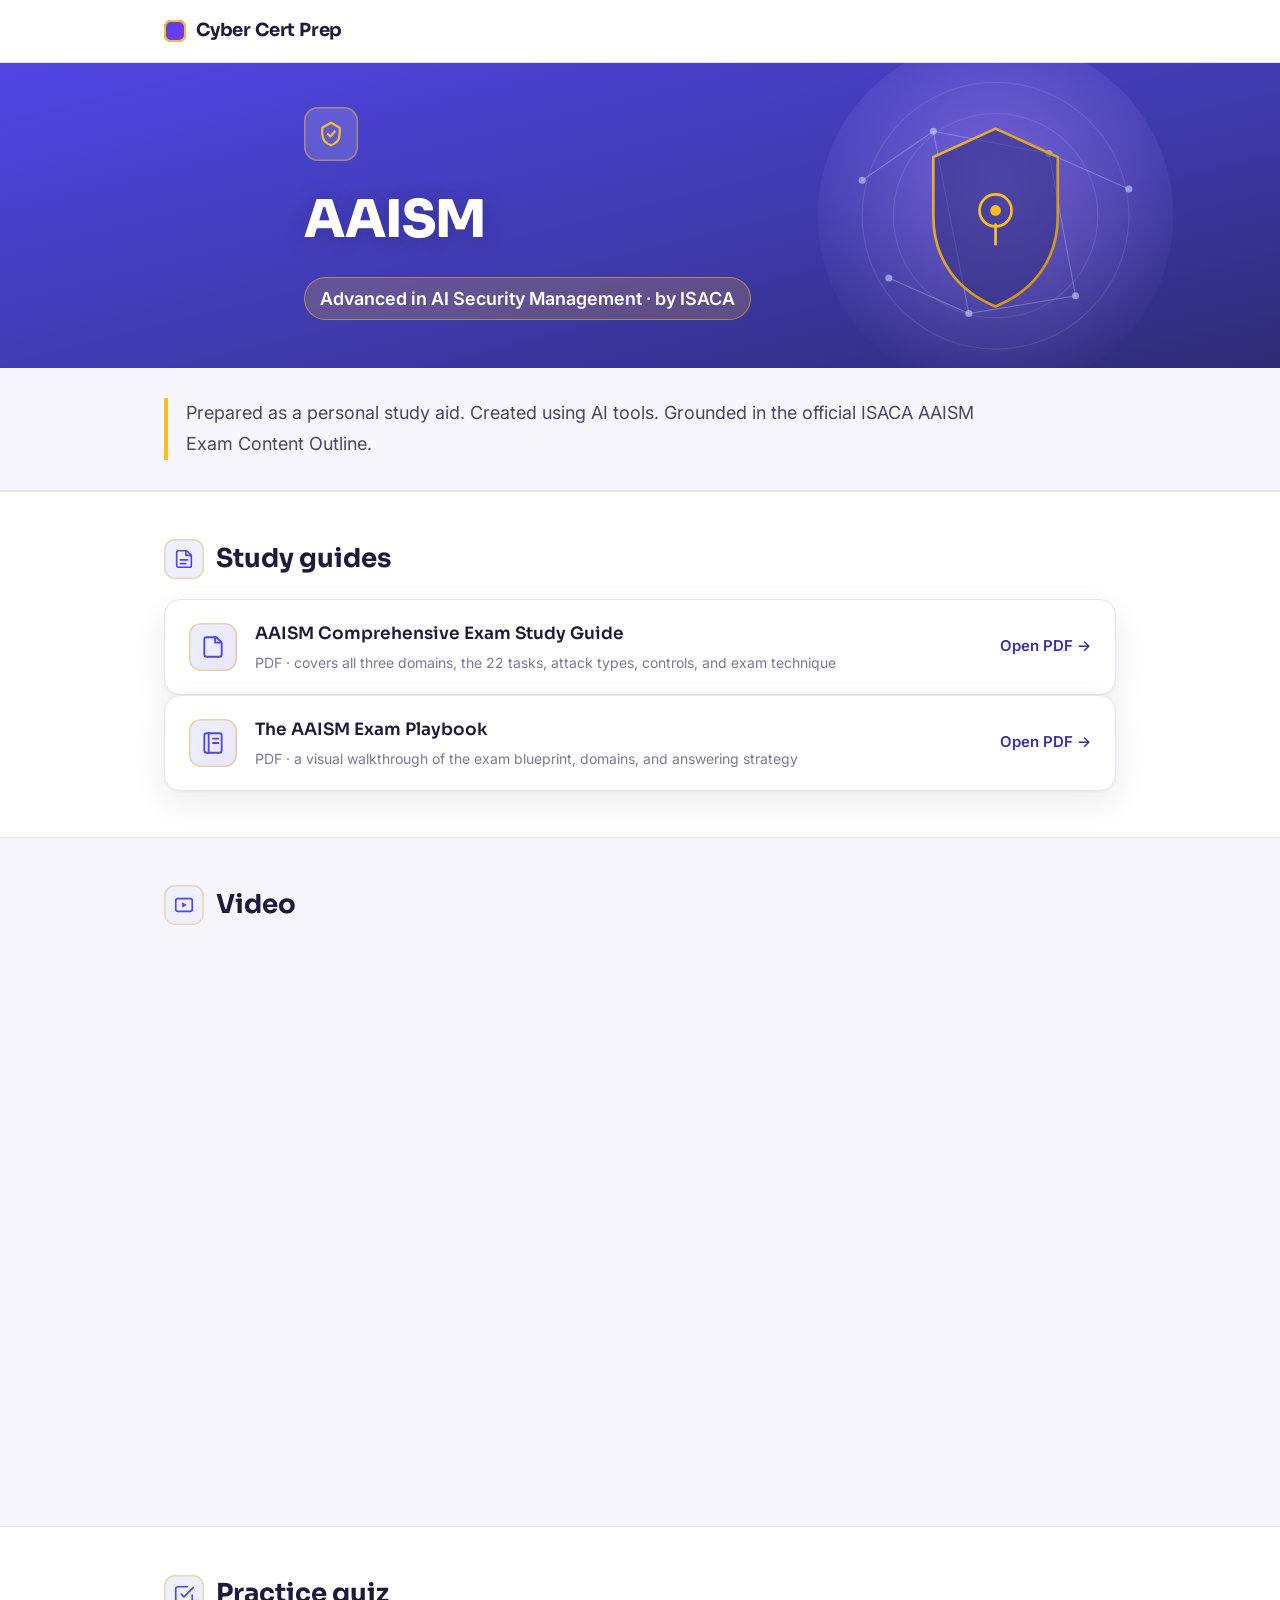
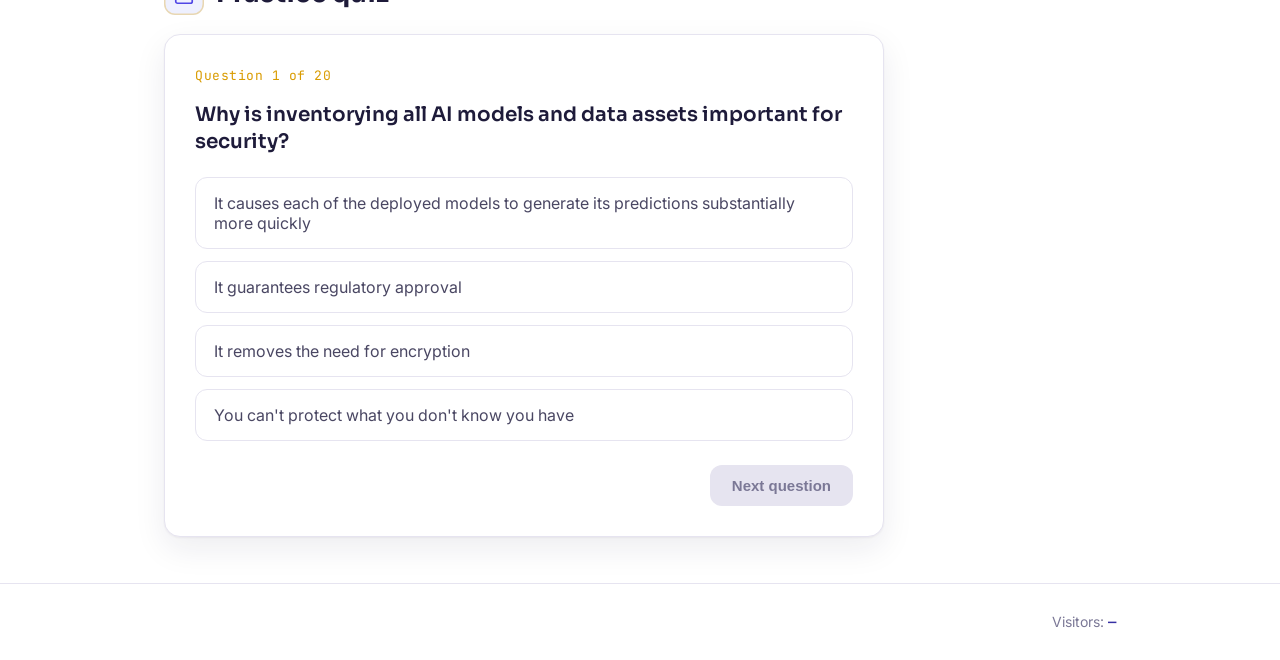
==== aaism.html @ 87d73d1b "Add files via upload" ====
<!DOCTYPE html>
<html lang="en">
<head>
<meta charset="UTF-8">
<meta name="viewport" content="width=device-width, initial-scale=1.0">
<title>AAISM &middot; Cyber Cert Prep</title>
<meta name="description" content="AAISM (ISACA) study materials: guides, video, and a practice quiz.">
<meta name="referrer" content="strict-origin-when-cross-origin">
<link rel="preconnect" href="https://fonts.googleapis.com">
<link rel="preconnect" href="https://fonts.gstatic.com" crossorigin>
<link href="https://fonts.googleapis.com/css2?family=Sora:wght@400;500;600;700;800&family=Inter:wght@400;500;600;700&family=JetBrains+Mono:wght@500&display=swap" rel="stylesheet">
<link rel="stylesheet" href="style.css">
</head>
<body>
<a href="#main" class="skip-link">Skip to content</a>

<header class="site-header">
  <div class="wrap header-inner">
    <a href="index.html" class="brand">
      <span class="brand-mark" aria-hidden="true"></span>
      <span class="brand-name">Cyber Cert Prep</span>
    </a>
  </div>
</header>

<main id="main">

  <section class="page-hero">
    <div class="page-hero-bg" aria-hidden="true">
      <svg viewBox="0 0 1440 360" preserveAspectRatio="xMidYMid slice" xmlns="http://www.w3.org/2000/svg">
        <defs>
          <linearGradient id="ph" x1="0" y1="0" x2="1" y2="1">
            <stop offset="0" stop-color="#4f46e5"/>
            <stop offset="0.55" stop-color="#3f3aad"/>
            <stop offset="1" stop-color="#2e2a72"/>
          </linearGradient>
          <linearGradient id="shield" x1="0" y1="0" x2="1" y2="1">
            <stop offset="0" stop-color="#fbbf24" stop-opacity="0.9"/>
            <stop offset="1" stop-color="#d99b00" stop-opacity="0.9"/>
          </linearGradient>
          <radialGradient id="glow" cx="0.5" cy="0.4" r="0.6">
            <stop offset="0" stop-color="#a78bfa" stop-opacity="0.5"/>
            <stop offset="1" stop-color="#a78bfa" stop-opacity="0"/>
          </radialGradient>
        </defs>
        <rect width="1440" height="360" fill="url(#ph)"/>
        <!-- right-side artwork cluster, kept clear of the left text column -->
        <g transform="translate(1120 180)">
          <circle cx="0" cy="0" r="200" fill="url(#glow)"/>
          <!-- concentric network rings -->
          <g fill="none" stroke="#ffffff" stroke-opacity="0.10" stroke-width="1.4">
            <circle cx="0" cy="0" r="150"/>
            <circle cx="0" cy="0" r="115"/>
          </g>
          <!-- node network -->
          <g stroke="#c7d2fe" stroke-opacity="0.35" stroke-width="1.2">
            <line x1="-150" y1="-40" x2="-70" y2="-95"/>
            <line x1="-70" y1="-95" x2="60" y2="-70"/>
            <line x1="60" y1="-70" x2="150" y2="-30"/>
            <line x1="-120" y1="70" x2="-30" y2="110"/>
            <line x1="-30" y1="110" x2="90" y2="90"/>
            <line x1="-70" y1="-95" x2="-30" y2="110"/>
            <line x1="60" y1="-70" x2="90" y2="90"/>
          </g>
          <g fill="#c7d2fe" fill-opacity="0.6">
            <circle cx="-150" cy="-40" r="4"/>
            <circle cx="-70" cy="-95" r="4"/>
            <circle cx="60" cy="-70" r="4"/>
            <circle cx="150" cy="-30" r="4"/>
            <circle cx="-120" cy="70" r="4"/>
            <circle cx="-30" cy="110" r="4"/>
            <circle cx="90" cy="90" r="4"/>
          </g>
          <!-- central shield with keyhole -->
          <g transform="translate(0 -6)">
            <path d="M0 -92 L70 -60 V6 C70 58 40 92 0 108 C-40 92 -70 58 -70 6 V-60 Z"
                  fill="#312e81" fill-opacity="0.55" stroke="url(#shield)" stroke-width="3"/>
            <circle cx="0" cy="0" r="18" fill="none" stroke="#fbbf24" stroke-width="3"/>
            <path d="M0 16 v22" stroke="#fbbf24" stroke-width="3" stroke-linecap="round"/>
            <circle cx="0" cy="0" r="6" fill="#fbbf24"/>
          </g>
        </g>
      </svg>
    </div>
    <div class="wrap page-hero-inner">
      <span class="page-shield" aria-hidden="true">
        <svg viewBox="0 0 24 24" fill="none" stroke="currentColor" stroke-width="1.7" stroke-linecap="round" stroke-linejoin="round">
          <path d="M12 3l7 4v5c0 4.4-3 7.6-7 9-4-1.4-7-4.6-7-9V7z"/>
          <path d="M9.5 12l2 2 3.5-4"/>
        </svg>
      </span>
      <h1>AAISM</h1>
      <p class="page-badge">Advanced in AI Security Management &middot; by ISACA</p>
    </div>
  </section>

  <section class="intro-band">
    <div class="wrap">
      <p class="intro-text">Prepared as a personal study aid. Created using AI tools. Grounded in the official ISACA AAISM Exam Content Outline.</p>
    </div>
  </section>

  <section class="materials">
    <div class="wrap">
      <h2><span class="mat-ic" aria-hidden="true"><svg viewBox="0 0 24 24" fill="none" stroke="currentColor" stroke-width="1.8" stroke-linecap="round" stroke-linejoin="round"><path d="M4 5a2 2 0 0 1 2-2h9l5 5v11a2 2 0 0 1-2 2H6a2 2 0 0 1-2-2z"/><path d="M14 3v5h5"/><path d="M8 13h8M8 17h6"/></svg></span>Study guides</h2>

      <a class="guide-card" href="guides/AAISM_Study_Guide.pdf" target="_blank" rel="noopener">
        <span class="guide-ic" aria-hidden="true">
          <svg viewBox="0 0 24 24" fill="none" stroke="currentColor" stroke-width="1.7" stroke-linecap="round" stroke-linejoin="round">
            <path d="M4 5a2 2 0 0 1 2-2h9l5 5v11a2 2 0 0 1-2 2H6a2 2 0 0 1-2-2z"/><path d="M14 3v5h5"/>
          </svg>
        </span>
        <span class="guide-body">
          <span class="guide-title">AAISM Comprehensive Exam Study Guide</span>
          <span class="guide-meta">PDF &middot; covers all three domains, the 22 tasks, attack types, controls, and exam technique</span>
        </span>
        <span class="guide-action">Open PDF &rarr;</span>
      </a>

      <a class="guide-card" href="guides/AAISM_Exam_Playbook.pdf" target="_blank" rel="noopener">
        <span class="guide-ic" aria-hidden="true">
          <svg viewBox="0 0 24 24" fill="none" stroke="currentColor" stroke-width="1.7" stroke-linecap="round" stroke-linejoin="round">
            <rect x="4" y="3" width="16" height="18" rx="2"/><path d="M8 3v18"/><path d="M12 8h5M12 12h5"/>
          </svg>
        </span>
        <span class="guide-body">
          <span class="guide-title">The AAISM Exam Playbook</span>
          <span class="guide-meta">PDF &middot; a visual walkthrough of the exam blueprint, domains, and answering strategy</span>
        </span>
        <span class="guide-action">Open PDF &rarr;</span>
      </a>
    </div>
  </section>

  <section class="materials materials--alt">
    <div class="wrap">
      <h2><span class="mat-ic" aria-hidden="true"><svg viewBox="0 0 24 24" fill="none" stroke="currentColor" stroke-width="1.8" stroke-linecap="round" stroke-linejoin="round"><rect x="3" y="5" width="18" height="14" rx="2"/><path d="M10 9l5 3-5 3z" fill="currentColor" stroke="none"/></svg></span>Video</h2>
      <!-- YouTube video: https://youtu.be/9H8fJ-cuQQE -->
      <div class="video-embed">
        <iframe src="https://www.youtube-nocookie.com/embed/9H8fJ-cuQQE"
                title="AAISM study guide walkthrough"
                loading="lazy"
                allow="accelerometer; autoplay; clipboard-write; encrypted-media; gyroscope; picture-in-picture"
                allowfullscreen></iframe>
      </div>
    </div>
  </section>

  <section class="materials" id="quiz">
    <div class="wrap">
      <h2><span class="mat-ic" aria-hidden="true"><svg viewBox="0 0 24 24" fill="none" stroke="currentColor" stroke-width="1.8" stroke-linecap="round" stroke-linejoin="round"><path d="M9 11l3 3L22 4"/><path d="M21 12v7a2 2 0 0 1-2 2H5a2 2 0 0 1-2-2V5a2 2 0 0 1 2-2h11"/></svg></span>Practice quiz</h2>
      <div class="quiz" id="quizApp" aria-live="polite"></div>
    </div>
  </section>

</main>

<footer class="site-footer">
  <div class="wrap footer-inner">
    <p></p>
    <p class="visitor-line">Visitors: <span id="visitor-count" class="visitor-count">&mdash;</span></p>
  </div>
</footer>

<script src="https://gc.zgo.at/count.js" async data-goatcounter="https://MYCODE.goatcounter.com/count"></script>
<script src="questions.js" defer></script>
<script src="quiz.js" defer></script>
<script src="site.js" defer></script>
</body>
</html>
---- style.css ----
/* ============================================================
   Cyber Cert Prep — stylesheet
   Palette: indigo / violet + gold accent, deep ink, paper white
   Type:    Sora (display) / Inter (body)
   ============================================================ */

:root {
  --ink:       #1e1b3a;
  --slate:     #4a4763;
  --muted:     #7b7896;
  --line:      #e6e4f0;
  --paper:     #f7f6fc;
  --white:     #ffffff;
  --indigo:    #4f46e5;
  --indigo-dk: #3730a3;
  --violet:    #7c3aed;
  --tint:      #eef0fe;
  --gold:      #d99b00;
  --gold-lt:   #fbbf24;
  --gold-tint: #fdf3d9;
  --radius:    16px;
  --wrap:      1000px;
  --shadow:    0 1px 2px rgba(30,27,58,.05), 0 12px 32px rgba(30,27,58,.08);
}

* { box-sizing: border-box; }
html { scroll-behavior: smooth; scroll-padding-top: 80px; }
body {
  margin: 0;
  font-family: 'Inter', system-ui, sans-serif;
  color: var(--slate);
  background: var(--white);
  line-height: 1.65;
  -webkit-font-smoothing: antialiased;
}
@media (prefers-reduced-motion: reduce) {
  html { scroll-behavior: auto; }
  * { animation: none !important; transition: none !important; }
}

.wrap { max-width: var(--wrap); margin: 0 auto; padding: 0 24px; }
a { color: var(--indigo-dk); }
a:hover { text-decoration: underline; }

.skip-link {
  position: absolute; left: -999px; top: 0;
  background: var(--ink); color: #fff; padding: 10px 16px; border-radius: 0 0 8px 0; z-index: 100;
}
.skip-link:focus { left: 0; }
:focus-visible { outline: 3px solid var(--gold); outline-offset: 2px; }

/* Header */
.site-header {
  position: sticky; top: 0; z-index: 50;
  background: rgba(255,255,255,.88);
  backdrop-filter: saturate(160%) blur(10px);
  border-bottom: 1px solid var(--line);
}
.header-inner { display: flex; align-items: center; justify-content: space-between; height: 62px; }
.brand { display: flex; align-items: center; gap: 10px; color: var(--ink); font-weight: 700; text-decoration: none; }
.brand-mark {
  width: 22px; height: 22px; border-radius: 7px;
  background: linear-gradient(135deg, var(--indigo), var(--violet));
  box-shadow: inset 0 0 0 2px var(--gold-lt);
}
.brand-name { font-family: 'Sora', sans-serif; font-size: 18px; font-weight: 700; letter-spacing: -.01em; }

/* Hero (landing) */
.hero { position: relative; overflow: hidden; }
.hero-bg { position: absolute; inset: 0; z-index: 0; }
.hero-bg svg { width: 100%; height: 100%; display: block; }
.hero-inner { position: relative; z-index: 1; padding: 88px 24px 76px; }
.hero-eyebrow {
  font-family: 'JetBrains Mono', monospace; font-size: 12px; letter-spacing: .16em;
  text-transform: uppercase; color: var(--gold-lt); margin: 0 0 18px;
}
.hero-title {
  font-family: 'Sora', sans-serif; font-weight: 800; font-style: normal;
  font-size: clamp(32px, 5vw, 52px); line-height: 1.1; letter-spacing: -.02em;
  color: #ffffff; margin: 0 0 20px; max-width: 22ch;
  text-shadow: 0 2px 20px rgba(30,27,58,.25);
}
.hero-lede { font-size: 18px; max-width: 56ch; margin: 0 0 30px; color: rgba(255,255,255,.9); }
.hero-stats { display: flex; flex-wrap: wrap; gap: 12px; }
.hero-stat {
  display: flex; align-items: center; gap: 10px;
  background: rgba(255,255,255,.12); border: 1px solid rgba(251,191,36,.4);
  border-radius: 999px; padding: 8px 16px 8px 12px; color: #fff; font-size: 14px;
}
.hero-stat strong { color: var(--gold-lt); font-weight: 700; }
.hero-stat-ic { display: grid; place-items: center; color: var(--gold-lt); }
.hero-stat-ic svg { width: 18px; height: 18px; }

/* Tracks */
.tracks { padding: 64px 0 80px; background: var(--paper); }
.tracks-heading {
  font-family: 'Sora', sans-serif; font-weight: 600; font-size: 13px;
  text-transform: uppercase; letter-spacing: .14em; color: var(--muted);
  margin: 0 0 24px;
}
.track-grid { display: grid; grid-template-columns: repeat(2, 1fr); gap: 22px; }
.track-grid--single { grid-template-columns: 1fr; max-width: 560px; }
.track-card {
  position: relative; display: flex; flex-direction: column; gap: 12px;
  background: var(--white); border: 1px solid var(--line); border-radius: var(--radius);
  padding: 30px; text-decoration: none; color: var(--slate);
  box-shadow: var(--shadow); transition: transform .16s ease, border-color .16s ease, box-shadow .16s ease;
  overflow: hidden;
}
.track-card::before {
  content: ""; position: absolute; top: 0; left: 0; right: 0; height: 4px;
  background: linear-gradient(90deg, var(--indigo), var(--violet) 60%, var(--gold-lt));
}
a.track-card:hover { transform: translateY(-3px); border-color: var(--gold); box-shadow: 0 16px 40px rgba(217,155,0,.18); text-decoration: none; }
.track-icon {
  width: 48px; height: 48px; border-radius: 13px; display: grid; place-items: center;
  background: linear-gradient(135deg, var(--tint), #e9e7fb); color: var(--indigo);
  box-shadow: inset 0 0 0 1.5px rgba(217,155,0,.35);
}
.track-icon svg { width: 25px; height: 25px; }
.track-card h3 { font-family: 'Sora', sans-serif; font-weight: 700; font-size: 24px; color: var(--ink); margin: 2px 0 0; }
.track-card p { margin: 0; font-size: 15px; flex: 1; }
.track-tag {
  align-self: flex-start; font-size: 12px; font-weight: 600; padding: 5px 12px; border-radius: 999px;
  background: var(--gold-tint); color: var(--gold);
}
.track-go { font-weight: 600; font-size: 15px; color: var(--indigo-dk); }

/* AAISM page hero */
.page-hero { position: relative; overflow: hidden; }
.page-hero-bg { position: absolute; inset: 0; z-index: 0; }
.page-hero-bg svg { width: 100%; height: 100%; display: block; }
.page-hero-inner { position: relative; z-index: 1; padding: 44px 24px 48px; max-width: 720px; }
.page-shield {
  display: inline-grid; place-items: center; width: 54px; height: 54px; border-radius: 14px;
  background: rgba(255,255,255,.14); color: var(--gold-lt); margin-bottom: 16px;
  box-shadow: inset 0 0 0 1.5px rgba(251,191,36,.45);
}
.page-shield svg { width: 30px; height: 30px; }
.page-hero h1 {
  font-family: 'Sora', sans-serif; font-weight: 800; font-size: clamp(34px, 6vw, 52px);
  color: #fff; margin: 0 0 14px; letter-spacing: -.02em; text-shadow: 0 2px 20px rgba(30,27,58,.25);
}
.page-badge {
  display: inline-block; font-size: 18px; font-weight: 600; margin: 0;
  padding: 7px 16px; border-radius: 999px; background: rgba(251,191,36,.18); color: #fff;
  box-shadow: inset 0 0 0 1px rgba(251,191,36,.5);
}

/* Intro band */
.intro-band { background: var(--paper); border-bottom: 1px solid var(--line); }
.intro-band .wrap { padding-top: 30px; padding-bottom: 30px; }
.intro-text {
  margin: 0; font-size: 18px; line-height: 1.7; color: var(--slate); max-width: 74ch;
  border-left: 4px solid var(--gold-lt); padding-left: 18px;
}

/* Materials blocks */
.materials { padding: 46px 0; border-top: 1px solid var(--line); }
.materials--alt { background: var(--paper); }
.materials h2 {
  display: flex; align-items: center; gap: 12px;
  font-family: 'Sora', sans-serif; font-weight: 700; font-size: 26px; color: var(--ink); margin: 0 0 18px;
}
.mat-ic {
  display: grid; place-items: center; width: 40px; height: 40px; border-radius: 11px;
  background: var(--tint); color: var(--indigo); flex-shrink: 0;
  box-shadow: inset 0 0 0 1.5px rgba(217,155,0,.3);
}
.mat-ic svg { width: 22px; height: 22px; }
.placeholder {
  border: 1.5px dashed var(--line); border-radius: var(--radius);
  padding: 28px; text-align: center; color: var(--muted); font-size: 15px; background: var(--white);
}
.placeholder p { margin: 0; }
.guide-card {
  display: flex; align-items: center; gap: 18px;
  background: var(--white); border: 1px solid var(--line); border-radius: var(--radius);
  padding: 20px 24px; text-decoration: none; color: var(--slate);
  box-shadow: var(--shadow); transition: transform .16s ease, border-color .16s ease, box-shadow .16s ease;
}
.guide-card:hover { transform: translateY(-2px); border-color: var(--gold); box-shadow: 0 14px 36px rgba(217,155,0,.16); text-decoration: none; }
.guide-ic {
  flex-shrink: 0; display: grid; place-items: center; width: 48px; height: 48px; border-radius: 12px;
  background: linear-gradient(135deg, var(--tint), #e9e7fb); color: var(--indigo);
  box-shadow: inset 0 0 0 1.5px rgba(217,155,0,.35);
}
.guide-ic svg { width: 26px; height: 26px; }
.guide-body { display: flex; flex-direction: column; gap: 3px; flex: 1; }
.guide-title { font-family: 'Sora', sans-serif; font-weight: 600; font-size: 17px; color: var(--ink); }
.guide-meta { font-size: 14px; color: var(--muted); }
.guide-action { flex-shrink: 0; font-weight: 600; font-size: 15px; color: var(--indigo-dk); }
@media (max-width: 560px) {
  .guide-card { flex-wrap: wrap; }
  .guide-action { width: 100%; }
}
.video-embed { position: relative; padding-top: 56.25%; border-radius: var(--radius); overflow: hidden; }
.video-embed iframe { position: absolute; inset: 0; width: 100%; height: 100%; border: 0; }

/* Quiz */
.quiz { max-width: 720px; }
.quiz-card { background: var(--white); border: 1px solid var(--line); border-radius: var(--radius); padding: 30px; box-shadow: var(--shadow); }
.quiz-progress { font-family: 'JetBrains Mono', monospace; font-size: 13px; color: var(--gold); margin: 0 0 14px; letter-spacing: .04em; }
.quiz-question { font-family: 'Sora', sans-serif; font-weight: 600; font-size: 20px; color: var(--ink); margin: 0 0 22px; line-height: 1.35; }
.quiz-options { display: flex; flex-direction: column; gap: 12px; }
.quiz-option {
  text-align: left; width: 100%; padding: 15px 18px; border-radius: 12px;
  border: 1px solid var(--line); background: var(--white); color: var(--slate);
  font-size: 16px; font-family: inherit; cursor: pointer; transition: border-color .15s, background .15s;
}
.quiz-option:hover:not(:disabled) { border-color: var(--violet); background: var(--tint); }
.quiz-option:disabled { cursor: default; }
.quiz-option.correct { border-color: var(--indigo); background: var(--tint); color: var(--indigo-dk); font-weight: 600; }
.quiz-option.wrong { border-color: #d64545; background: #fdecec; color: #a12626; }
.quiz-explain { margin-top: 20px; padding: 16px 18px; border-left: 3px solid var(--gold-lt); background: var(--paper); border-radius: 0 10px 10px 0; font-size: 15px; }
.quiz-explain strong { color: var(--ink); }
.quiz-actions { margin-top: 24px; display: flex; justify-content: space-between; align-items: center; gap: 16px; }
.quiz-next { padding: 12px 22px; border-radius: 12px; border: none; background: linear-gradient(135deg, var(--indigo), var(--violet)); color: #fff; font-weight: 600; font-size: 15px; cursor: pointer; }
.quiz-next:hover:not(:disabled) { filter: brightness(1.05); }
.quiz-next:disabled { background: var(--line); color: var(--muted); cursor: not-allowed; }
.quiz-result { text-align: center; }
.quiz-score { font-family: 'Sora', sans-serif; font-size: 48px; font-weight: 800; color: var(--ink); margin: 0; }
.quiz-score-label { color: var(--muted); margin: 4px 0 24px; }
.quiz-restart { padding: 12px 24px; border-radius: 12px; border: 1px solid var(--gold); background: #fff; color: var(--gold); font-weight: 600; font-size: 15px; cursor: pointer; }
.quiz-restart:hover { background: var(--gold-tint); }

/* Footer */
.site-footer { border-top: 1px solid var(--line); padding: 26px 0; }
.footer-inner { display: flex; justify-content: space-between; align-items: center; gap: 16px; flex-wrap: wrap; }
.footer-inner p { margin: 0; font-size: 14px; color: var(--muted); }
.visitor-count { font-family: 'JetBrains Mono', monospace; color: var(--indigo-dk); font-weight: 600; }

/* Responsive */
@media (max-width: 720px) {
  .track-grid { grid-template-columns: 1fr; }
  .page-hero-bg svg > g { display: none; }
}
@media (max-width: 520px) {
  .hero-inner { padding: 60px 24px 52px; }
  .hero-stat { font-size: 13px; }
}
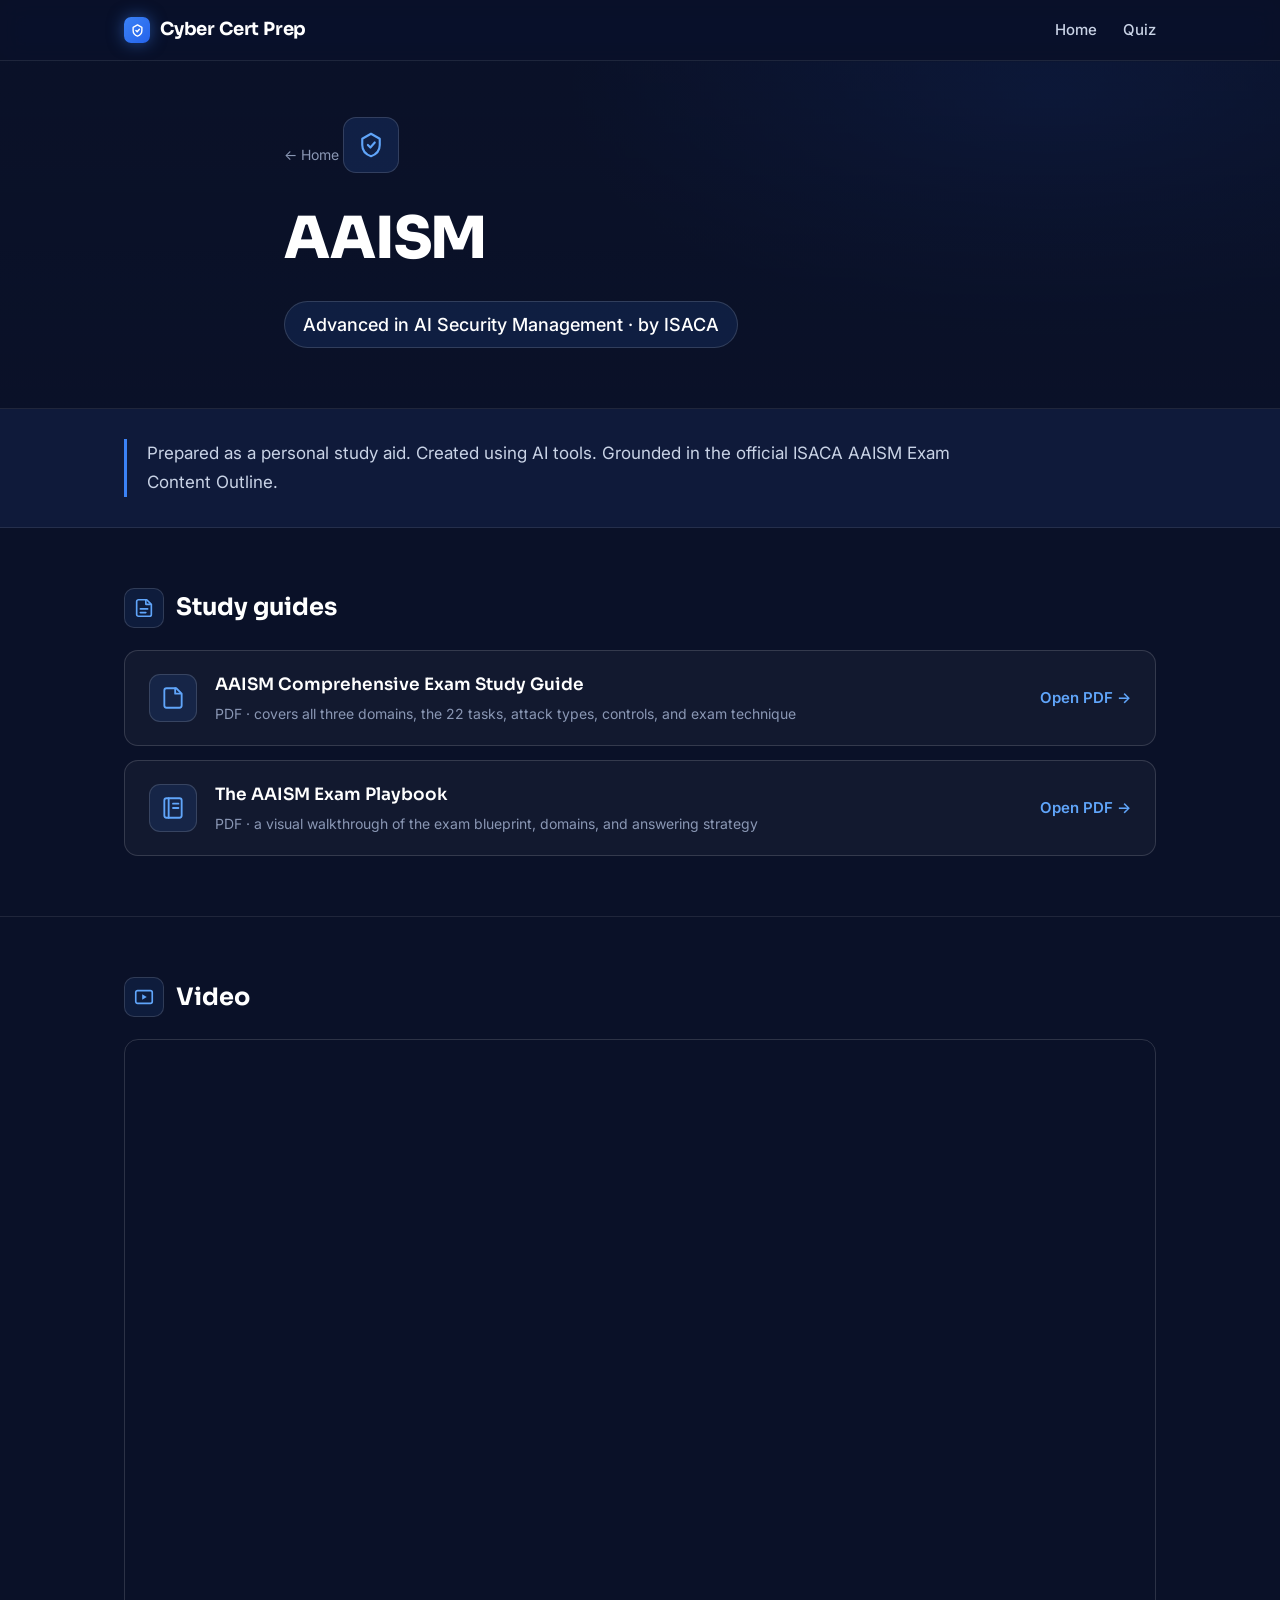
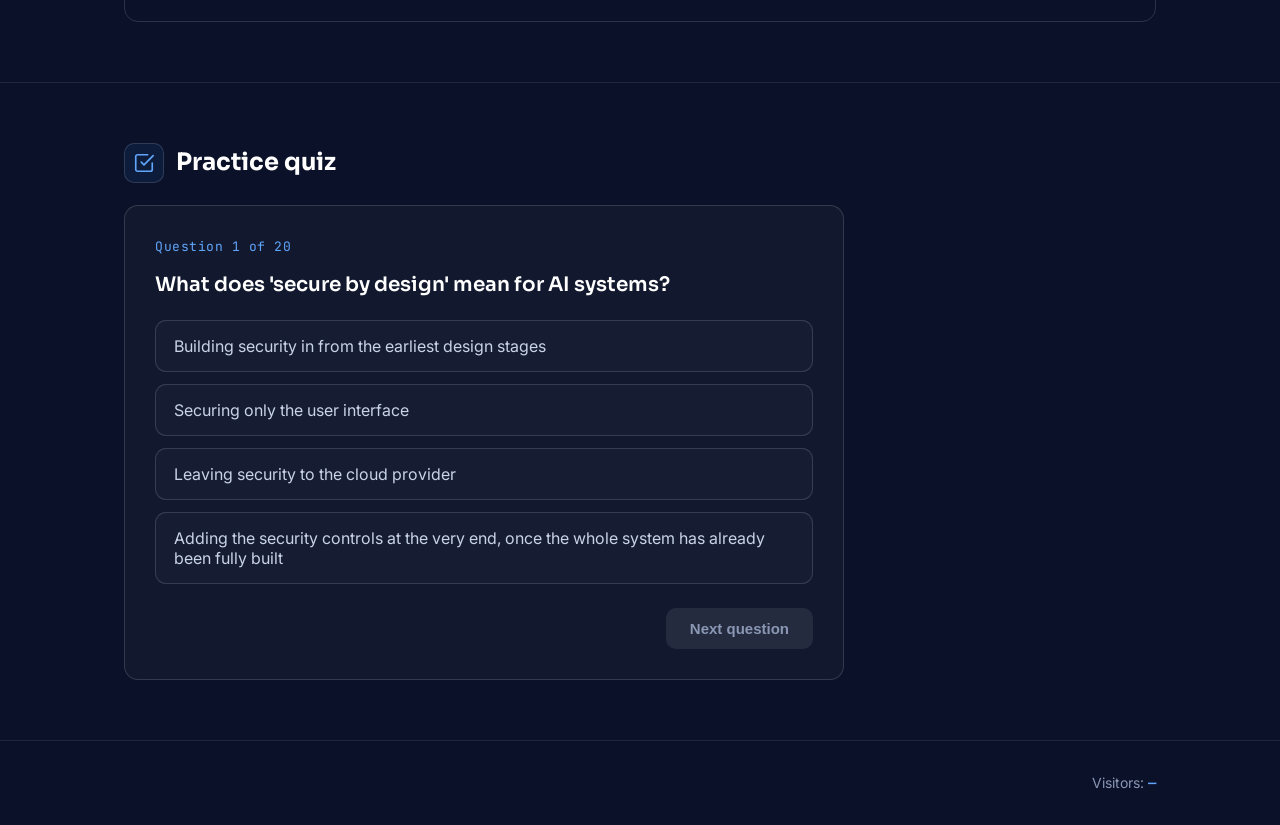
==== commit 3a188773: "Add files via upload" ====
--- a/aaism.html
+++ b/aaism.html
@@ -17,76 +17,24 @@
 <header class="site-header">
   <div class="wrap header-inner">
     <a href="index.html" class="brand">
-      <span class="brand-mark" aria-hidden="true"></span>
+      <span class="brand-mark" aria-hidden="true"><svg viewBox="0 0 24 24" fill="none" stroke="currentColor" stroke-width="2.2" stroke-linecap="round" stroke-linejoin="round"><path d="M12 3l7 4v5c0 4.4-3 7.6-7 9-4-1.4-7-4.6-7-9V7z"/><path d="M9.5 12l2 2 3.5-4"/></svg></span>
       <span class="brand-name">Cyber Cert Prep</span>
     </a>
+    <nav class="site-nav" aria-label="Primary">
+      <a href="index.html">Home</a>
+      <a href="#quiz">Quiz</a>
+    </nav>
   </div>
 </header>
 
 <main id="main">
 
   <section class="page-hero">
-    <div class="page-hero-bg" aria-hidden="true">
-      <svg viewBox="0 0 1440 360" preserveAspectRatio="xMidYMid slice" xmlns="http://www.w3.org/2000/svg">
-        <defs>
-          <linearGradient id="ph" x1="0" y1="0" x2="1" y2="1">
-            <stop offset="0" stop-color="#4f46e5"/>
-            <stop offset="0.55" stop-color="#3f3aad"/>
-            <stop offset="1" stop-color="#2e2a72"/>
-          </linearGradient>
-          <linearGradient id="shield" x1="0" y1="0" x2="1" y2="1">
-            <stop offset="0" stop-color="#fbbf24" stop-opacity="0.9"/>
-            <stop offset="1" stop-color="#d99b00" stop-opacity="0.9"/>
-          </linearGradient>
-          <radialGradient id="glow" cx="0.5" cy="0.4" r="0.6">
-            <stop offset="0" stop-color="#a78bfa" stop-opacity="0.5"/>
-            <stop offset="1" stop-color="#a78bfa" stop-opacity="0"/>
-          </radialGradient>
-        </defs>
-        <rect width="1440" height="360" fill="url(#ph)"/>
-        <!-- right-side artwork cluster, kept clear of the left text column -->
-        <g transform="translate(1120 180)">
-          <circle cx="0" cy="0" r="200" fill="url(#glow)"/>
-          <!-- concentric network rings -->
-          <g fill="none" stroke="#ffffff" stroke-opacity="0.10" stroke-width="1.4">
-            <circle cx="0" cy="0" r="150"/>
-            <circle cx="0" cy="0" r="115"/>
-          </g>
-          <!-- node network -->
-          <g stroke="#c7d2fe" stroke-opacity="0.35" stroke-width="1.2">
-            <line x1="-150" y1="-40" x2="-70" y2="-95"/>
-            <line x1="-70" y1="-95" x2="60" y2="-70"/>
-            <line x1="60" y1="-70" x2="150" y2="-30"/>
-            <line x1="-120" y1="70" x2="-30" y2="110"/>
-            <line x1="-30" y1="110" x2="90" y2="90"/>
-            <line x1="-70" y1="-95" x2="-30" y2="110"/>
-            <line x1="60" y1="-70" x2="90" y2="90"/>
-          </g>
-          <g fill="#c7d2fe" fill-opacity="0.6">
-            <circle cx="-150" cy="-40" r="4"/>
-            <circle cx="-70" cy="-95" r="4"/>
-            <circle cx="60" cy="-70" r="4"/>
-            <circle cx="150" cy="-30" r="4"/>
-            <circle cx="-120" cy="70" r="4"/>
-            <circle cx="-30" cy="110" r="4"/>
-            <circle cx="90" cy="90" r="4"/>
-          </g>
-          <!-- central shield with keyhole -->
-          <g transform="translate(0 -6)">
-            <path d="M0 -92 L70 -60 V6 C70 58 40 92 0 108 C-40 92 -70 58 -70 6 V-60 Z"
-                  fill="#312e81" fill-opacity="0.55" stroke="url(#shield)" stroke-width="3"/>
-            <circle cx="0" cy="0" r="18" fill="none" stroke="#fbbf24" stroke-width="3"/>
-            <path d="M0 16 v22" stroke="#fbbf24" stroke-width="3" stroke-linecap="round"/>
-            <circle cx="0" cy="0" r="6" fill="#fbbf24"/>
-          </g>
-        </g>
-      </svg>
-    </div>
     <div class="wrap page-hero-inner">
+      <a href="index.html" class="back-link">&larr; Home</a>
       <span class="page-shield" aria-hidden="true">
         <svg viewBox="0 0 24 24" fill="none" stroke="currentColor" stroke-width="1.7" stroke-linecap="round" stroke-linejoin="round">
-          <path d="M12 3l7 4v5c0 4.4-3 7.6-7 9-4-1.4-7-4.6-7-9V7z"/>
-          <path d="M9.5 12l2 2 3.5-4"/>
+          <path d="M12 3l7 4v5c0 4.4-3 7.6-7 9-4-1.4-7-4.6-7-9V7z"/><path d="M9.5 12l2 2 3.5-4"/>
         </svg>
       </span>
       <h1>AAISM</h1>
@@ -105,11 +53,7 @@
       <h2><span class="mat-ic" aria-hidden="true"><svg viewBox="0 0 24 24" fill="none" stroke="currentColor" stroke-width="1.8" stroke-linecap="round" stroke-linejoin="round"><path d="M4 5a2 2 0 0 1 2-2h9l5 5v11a2 2 0 0 1-2 2H6a2 2 0 0 1-2-2z"/><path d="M14 3v5h5"/><path d="M8 13h8M8 17h6"/></svg></span>Study guides</h2>
 
       <a class="guide-card" href="guides/AAISM_Study_Guide.pdf" target="_blank" rel="noopener">
-        <span class="guide-ic" aria-hidden="true">
-          <svg viewBox="0 0 24 24" fill="none" stroke="currentColor" stroke-width="1.7" stroke-linecap="round" stroke-linejoin="round">
-            <path d="M4 5a2 2 0 0 1 2-2h9l5 5v11a2 2 0 0 1-2 2H6a2 2 0 0 1-2-2z"/><path d="M14 3v5h5"/>
-          </svg>
-        </span>
+        <span class="guide-ic" aria-hidden="true"><svg viewBox="0 0 24 24" fill="none" stroke="currentColor" stroke-width="1.7" stroke-linecap="round" stroke-linejoin="round"><path d="M4 5a2 2 0 0 1 2-2h9l5 5v11a2 2 0 0 1-2 2H6a2 2 0 0 1-2-2z"/><path d="M14 3v5h5"/></svg></span>
         <span class="guide-body">
           <span class="guide-title">AAISM Comprehensive Exam Study Guide</span>
           <span class="guide-meta">PDF &middot; covers all three domains, the 22 tasks, attack types, controls, and exam technique</span>
@@ -118,11 +62,7 @@
       </a>
 
       <a class="guide-card" href="guides/AAISM_Exam_Playbook.pdf" target="_blank" rel="noopener">
-        <span class="guide-ic" aria-hidden="true">
-          <svg viewBox="0 0 24 24" fill="none" stroke="currentColor" stroke-width="1.7" stroke-linecap="round" stroke-linejoin="round">
-            <rect x="4" y="3" width="16" height="18" rx="2"/><path d="M8 3v18"/><path d="M12 8h5M12 12h5"/>
-          </svg>
-        </span>
+        <span class="guide-ic" aria-hidden="true"><svg viewBox="0 0 24 24" fill="none" stroke="currentColor" stroke-width="1.7" stroke-linecap="round" stroke-linejoin="round"><rect x="4" y="3" width="16" height="18" rx="2"/><path d="M8 3v18"/><path d="M12 8h5M12 12h5"/></svg></span>
         <span class="guide-body">
           <span class="guide-title">The AAISM Exam Playbook</span>
           <span class="guide-meta">PDF &middot; a visual walkthrough of the exam blueprint, domains, and answering strategy</span>
@@ -132,7 +72,7 @@
     </div>
   </section>
 
-  <section class="materials materials--alt">
+  <section class="materials">
     <div class="wrap">
       <h2><span class="mat-ic" aria-hidden="true"><svg viewBox="0 0 24 24" fill="none" stroke="currentColor" stroke-width="1.8" stroke-linecap="round" stroke-linejoin="round"><rect x="3" y="5" width="18" height="14" rx="2"/><path d="M10 9l5 3-5 3z" fill="currentColor" stroke="none"/></svg></span>Video</h2>
       <!-- YouTube video: https://youtu.be/9H8fJ-cuQQE -->
--- a/style.css
+++ b/style.css
@@ -1,241 +1,212 @@
 /* ============================================================
-   Cyber Cert Prep — stylesheet
-   Palette: indigo / violet + gold accent, deep ink, paper white
+   Cyber Cert Prep — dark cybersecurity theme
+   Palette: deep navy, bright cyan-blue accent, soft slate text
    Type:    Sora (display) / Inter (body)
    ============================================================ */
 
 :root {
-  --ink:       #1e1b3a;
-  --slate:     #4a4763;
-  --muted:     #7b7896;
-  --line:      #e6e4f0;
-  --paper:     #f7f6fc;
-  --white:     #ffffff;
-  --indigo:    #4f46e5;
-  --indigo-dk: #3730a3;
-  --violet:    #7c3aed;
-  --tint:      #eef0fe;
-  --gold:      #d99b00;
-  --gold-lt:   #fbbf24;
-  --gold-tint: #fdf3d9;
-  --radius:    16px;
-  --wrap:      1000px;
-  --shadow:    0 1px 2px rgba(30,27,58,.05), 0 12px 32px rgba(30,27,58,.08);
+  --navy-900: #0a1128;
+  --navy-800: #0f1a3a;
+  --navy-700: #142248;
+  --navy-600: #1c2d5c;
+  --line:     rgba(255,255,255,.09);
+  --line-2:   rgba(255,255,255,.14);
+  --text:     #c9d3e6;
+  --text-dim: #8a97b4;
+  --white:    #ffffff;
+  --cyan:     #3b82f6;
+  --cyan-lt:  #60a5fa;
+  --cyan-glow:#2563eb;
+  --card:     rgba(255,255,255,.035);
+  --card-hi:  rgba(255,255,255,.06);
+  --radius:   14px;
+  --wrap:     1080px;
 }
 
 * { box-sizing: border-box; }
-html { scroll-behavior: smooth; scroll-padding-top: 80px; }
+html { scroll-behavior: smooth; scroll-padding-top: 76px; }
 body {
   margin: 0;
   font-family: 'Inter', system-ui, sans-serif;
-  color: var(--slate);
-  background: var(--white);
+  color: var(--text);
+  background: var(--navy-900);
   line-height: 1.65;
   -webkit-font-smoothing: antialiased;
 }
-@media (prefers-reduced-motion: reduce) {
-  html { scroll-behavior: auto; }
-  * { animation: none !important; transition: none !important; }
-}
+@media (prefers-reduced-motion: reduce) { html { scroll-behavior: auto; } * { animation: none !important; transition: none !important; } }
 
 .wrap { max-width: var(--wrap); margin: 0 auto; padding: 0 24px; }
-a { color: var(--indigo-dk); }
+a { color: var(--cyan-lt); text-decoration: none; }
 a:hover { text-decoration: underline; }
 
-.skip-link {
-  position: absolute; left: -999px; top: 0;
-  background: var(--ink); color: #fff; padding: 10px 16px; border-radius: 0 0 8px 0; z-index: 100;
-}
+.skip-link { position: absolute; left: -999px; top: 0; background: var(--cyan); color: #fff; padding: 10px 16px; border-radius: 0 0 8px 0; z-index: 100; }
 .skip-link:focus { left: 0; }
-:focus-visible { outline: 3px solid var(--gold); outline-offset: 2px; }
+:focus-visible { outline: 2px solid var(--cyan-lt); outline-offset: 3px; }
 
 /* Header */
 .site-header {
   position: sticky; top: 0; z-index: 50;
-  background: rgba(255,255,255,.88);
-  backdrop-filter: saturate(160%) blur(10px);
+  background: rgba(10,17,40,.85);
+  backdrop-filter: saturate(160%) blur(12px);
   border-bottom: 1px solid var(--line);
 }
-.header-inner { display: flex; align-items: center; justify-content: space-between; height: 62px; }
-.brand { display: flex; align-items: center; gap: 10px; color: var(--ink); font-weight: 700; text-decoration: none; }
+.header-inner { display: flex; align-items: center; justify-content: space-between; height: 60px; }
+.brand { display: flex; align-items: center; gap: 10px; color: var(--white); font-weight: 700; text-decoration: none; }
 .brand-mark {
-  width: 22px; height: 22px; border-radius: 7px;
-  background: linear-gradient(135deg, var(--indigo), var(--violet));
-  box-shadow: inset 0 0 0 2px var(--gold-lt);
-}
+  width: 26px; height: 26px; border-radius: 7px; display: grid; place-items: center;
+  background: linear-gradient(135deg, var(--cyan), var(--cyan-glow));
+  box-shadow: 0 0 16px rgba(59,130,246,.5);
+}
+.brand-mark svg { width: 15px; height: 15px; color: #fff; }
 .brand-name { font-family: 'Sora', sans-serif; font-size: 18px; font-weight: 700; letter-spacing: -.01em; }
-
-/* Hero (landing) */
-.hero { position: relative; overflow: hidden; }
-.hero-bg { position: absolute; inset: 0; z-index: 0; }
-.hero-bg svg { width: 100%; height: 100%; display: block; }
-.hero-inner { position: relative; z-index: 1; padding: 88px 24px 76px; }
+.site-nav { display: flex; gap: 26px; }
+.site-nav a { color: var(--text); font-weight: 500; font-size: 15px; }
+.site-nav a:hover { color: var(--cyan-lt); text-decoration: none; }
+
+/* Hero */
+.hero { position: relative; overflow: hidden; border-bottom: 1px solid var(--line); }
+.hero::before {
+  content: ""; position: absolute; inset: 0; z-index: 0;
+  background:
+    linear-gradient(180deg, rgba(10,17,40,.72), rgba(10,17,40,.92)),
+    radial-gradient(1000px 500px at 78% 8%, rgba(37,99,235,.35), transparent 60%),
+    url("https://images.unsplash.com/photo-1451187580459-43490279c0fa?auto=format&fit=crop&w=1600&q=80");
+  background-size: cover; background-position: center;
+}
+.hero::after {
+  content: ""; position: absolute; inset: 0; z-index: 0; opacity: .5;
+  background-image: linear-gradient(rgba(255,255,255,.04) 1px, transparent 1px), linear-gradient(90deg, rgba(255,255,255,.04) 1px, transparent 1px);
+  background-size: 46px 46px;
+  mask-image: radial-gradient(700px 400px at 75% 20%, #000, transparent 80%);
+}
+.hero-inner { position: relative; z-index: 1; padding: 104px 24px 92px; }
 .hero-eyebrow {
-  font-family: 'JetBrains Mono', monospace; font-size: 12px; letter-spacing: .16em;
-  text-transform: uppercase; color: var(--gold-lt); margin: 0 0 18px;
+  display: inline-flex; align-items: center; gap: 8px;
+  font-family: 'JetBrains Mono', monospace; font-size: 12px; letter-spacing: .12em; text-transform: uppercase;
+  color: var(--cyan-lt); margin: 0 0 20px; padding: 6px 14px;
+  border: 1px solid var(--line-2); border-radius: 999px; background: rgba(59,130,246,.08);
 }
 .hero-title {
-  font-family: 'Sora', sans-serif; font-weight: 800; font-style: normal;
-  font-size: clamp(32px, 5vw, 52px); line-height: 1.1; letter-spacing: -.02em;
-  color: #ffffff; margin: 0 0 20px; max-width: 22ch;
-  text-shadow: 0 2px 20px rgba(30,27,58,.25);
-}
-.hero-lede { font-size: 18px; max-width: 56ch; margin: 0 0 30px; color: rgba(255,255,255,.9); }
-.hero-stats { display: flex; flex-wrap: wrap; gap: 12px; }
-.hero-stat {
-  display: flex; align-items: center; gap: 10px;
-  background: rgba(255,255,255,.12); border: 1px solid rgba(251,191,36,.4);
-  border-radius: 999px; padding: 8px 16px 8px 12px; color: #fff; font-size: 14px;
-}
-.hero-stat strong { color: var(--gold-lt); font-weight: 700; }
-.hero-stat-ic { display: grid; place-items: center; color: var(--gold-lt); }
-.hero-stat-ic svg { width: 18px; height: 18px; }
-
-/* Tracks */
-.tracks { padding: 64px 0 80px; background: var(--paper); }
-.tracks-heading {
-  font-family: 'Sora', sans-serif; font-weight: 600; font-size: 13px;
-  text-transform: uppercase; letter-spacing: .14em; color: var(--muted);
-  margin: 0 0 24px;
-}
-.track-grid { display: grid; grid-template-columns: repeat(2, 1fr); gap: 22px; }
-.track-grid--single { grid-template-columns: 1fr; max-width: 560px; }
+  font-family: 'Sora', sans-serif; font-weight: 800; font-size: clamp(34px, 5.2vw, 58px);
+  line-height: 1.08; letter-spacing: -.02em; color: var(--white); margin: 0 0 22px; max-width: 18ch;
+}
+.hero-title .accent { color: var(--cyan-lt); }
+.hero-lede { font-size: 18px; max-width: 54ch; margin: 0 0 32px; color: var(--text); }
+.hero-actions { display: flex; flex-wrap: wrap; gap: 14px; margin-bottom: 42px; }
+.btn { display: inline-flex; align-items: center; gap: 8px; padding: 13px 26px; border-radius: 10px; font-weight: 600; font-size: 15px; transition: transform .14s, box-shadow .2s, background .2s; }
+.btn:hover { text-decoration: none; transform: translateY(-1px); }
+.btn-primary { background: linear-gradient(135deg, var(--cyan), var(--cyan-glow)); color: #fff; box-shadow: 0 8px 24px rgba(37,99,235,.4); }
+.btn-primary:hover { box-shadow: 0 12px 30px rgba(37,99,235,.55); }
+.btn-ghost { background: rgba(255,255,255,.04); color: var(--white); border: 1px solid var(--line-2); }
+.btn-ghost:hover { border-color: var(--cyan); }
+
+.hero-stats { display: flex; flex-wrap: wrap; gap: 30px; padding-top: 30px; border-top: 1px solid var(--line); }
+.hero-stat { display: flex; flex-direction: column; }
+.hero-stat strong { font-family: 'Sora', sans-serif; font-size: 30px; font-weight: 700; color: var(--white); line-height: 1; }
+.hero-stat span { font-size: 13px; color: var(--text-dim); margin-top: 6px; letter-spacing: .02em; }
+
+/* Section shell */
+.section { padding: 76px 0; border-bottom: 1px solid var(--line); }
+.section-eyebrow { font-family: 'JetBrains Mono', monospace; font-size: 12px; letter-spacing: .14em; text-transform: uppercase; color: var(--cyan-lt); margin: 0 0 12px; }
+.section-title { font-family: 'Sora', sans-serif; font-weight: 700; font-size: clamp(26px, 3.5vw, 36px); color: var(--white); margin: 0 0 10px; letter-spacing: -.01em; }
+.section-sub { margin: 0 0 36px; color: var(--text-dim); font-size: 16px; max-width: 60ch; }
+
+/* Exam cards (landing) */
+.track-grid { display: grid; grid-template-columns: 1fr; gap: 20px; max-width: 620px; }
 .track-card {
-  position: relative; display: flex; flex-direction: column; gap: 12px;
-  background: var(--white); border: 1px solid var(--line); border-radius: var(--radius);
-  padding: 30px; text-decoration: none; color: var(--slate);
-  box-shadow: var(--shadow); transition: transform .16s ease, border-color .16s ease, box-shadow .16s ease;
-  overflow: hidden;
-}
-.track-card::before {
-  content: ""; position: absolute; top: 0; left: 0; right: 0; height: 4px;
-  background: linear-gradient(90deg, var(--indigo), var(--violet) 60%, var(--gold-lt));
-}
-a.track-card:hover { transform: translateY(-3px); border-color: var(--gold); box-shadow: 0 16px 40px rgba(217,155,0,.18); text-decoration: none; }
-.track-icon {
-  width: 48px; height: 48px; border-radius: 13px; display: grid; place-items: center;
-  background: linear-gradient(135deg, var(--tint), #e9e7fb); color: var(--indigo);
-  box-shadow: inset 0 0 0 1.5px rgba(217,155,0,.35);
-}
-.track-icon svg { width: 25px; height: 25px; }
-.track-card h3 { font-family: 'Sora', sans-serif; font-weight: 700; font-size: 24px; color: var(--ink); margin: 2px 0 0; }
+  position: relative; display: flex; flex-direction: column; gap: 14px;
+  background: var(--card); border: 1px solid var(--line-2); border-radius: var(--radius);
+  padding: 30px; text-decoration: none; color: var(--text); overflow: hidden;
+  transition: transform .16s, border-color .16s, background .16s;
+}
+.track-card:hover { transform: translateY(-3px); border-color: var(--cyan); background: var(--card-hi); text-decoration: none; }
+.track-icon { width: 50px; height: 50px; border-radius: 12px; display: grid; place-items: center; background: rgba(59,130,246,.12); color: var(--cyan-lt); border: 1px solid var(--line-2); }
+.track-icon svg { width: 26px; height: 26px; }
+.track-tag { position: absolute; top: 22px; right: 22px; font-size: 12px; font-weight: 600; padding: 5px 12px; border-radius: 999px; background: rgba(59,130,246,.14); color: var(--cyan-lt); border: 1px solid var(--line-2); }
+.track-card h3 { font-family: 'Sora', sans-serif; font-weight: 700; font-size: 24px; color: var(--white); margin: 0; }
 .track-card p { margin: 0; font-size: 15px; flex: 1; }
-.track-tag {
-  align-self: flex-start; font-size: 12px; font-weight: 600; padding: 5px 12px; border-radius: 999px;
-  background: var(--gold-tint); color: var(--gold);
-}
-.track-go { font-weight: 600; font-size: 15px; color: var(--indigo-dk); }
+.track-go { font-weight: 600; font-size: 15px; color: var(--cyan-lt); }
+
+/* Feature row (landing) */
+.features { display: grid; grid-template-columns: repeat(3, 1fr); gap: 20px; }
+.feature { background: var(--card); border: 1px solid var(--line); border-radius: var(--radius); padding: 26px; }
+.feature-ic { width: 42px; height: 42px; border-radius: 10px; display: grid; place-items: center; background: rgba(59,130,246,.1); color: var(--cyan-lt); border: 1px solid var(--line-2); margin-bottom: 16px; }
+.feature-ic svg { width: 22px; height: 22px; }
+.feature h3 { font-family: 'Sora', sans-serif; font-weight: 600; font-size: 18px; color: var(--white); margin: 0 0 8px; }
+.feature p { margin: 0; font-size: 14px; color: var(--text-dim); }
 
 /* AAISM page hero */
-.page-hero { position: relative; overflow: hidden; }
-.page-hero-bg { position: absolute; inset: 0; z-index: 0; }
-.page-hero-bg svg { width: 100%; height: 100%; display: block; }
-.page-hero-inner { position: relative; z-index: 1; padding: 44px 24px 48px; max-width: 720px; }
-.page-shield {
-  display: inline-grid; place-items: center; width: 54px; height: 54px; border-radius: 14px;
-  background: rgba(255,255,255,.14); color: var(--gold-lt); margin-bottom: 16px;
-  box-shadow: inset 0 0 0 1.5px rgba(251,191,36,.45);
-}
+.page-hero { position: relative; overflow: hidden; border-bottom: 1px solid var(--line); }
+.page-hero::before {
+  content: ""; position: absolute; inset: 0; z-index: 0;
+  background:
+    linear-gradient(180deg, rgba(10,17,40,.78), rgba(10,17,40,.94)),
+    radial-gradient(800px 400px at 82% 10%, rgba(37,99,235,.4), transparent 60%),
+    url("https://images.unsplash.com/photo-1550751827-4bd374c3f58b?auto=format&fit=crop&w=1600&q=80");
+  background-size: cover; background-position: center;
+}
+.page-hero-inner { position: relative; z-index: 1; padding: 56px 24px 60px; max-width: 760px; }
+.back-link { display: inline-block; font-size: 14px; margin-bottom: 22px; color: var(--text-dim); }
+.back-link:hover { color: var(--cyan-lt); text-decoration: none; }
+.page-shield { display: inline-grid; place-items: center; width: 56px; height: 56px; border-radius: 13px; background: rgba(59,130,246,.14); color: var(--cyan-lt); margin-bottom: 18px; border: 1px solid var(--line-2); }
 .page-shield svg { width: 30px; height: 30px; }
-.page-hero h1 {
-  font-family: 'Sora', sans-serif; font-weight: 800; font-size: clamp(34px, 6vw, 52px);
-  color: #fff; margin: 0 0 14px; letter-spacing: -.02em; text-shadow: 0 2px 20px rgba(30,27,58,.25);
-}
-.page-badge {
-  display: inline-block; font-size: 18px; font-weight: 600; margin: 0;
-  padding: 7px 16px; border-radius: 999px; background: rgba(251,191,36,.18); color: #fff;
-  box-shadow: inset 0 0 0 1px rgba(251,191,36,.5);
-}
+.page-hero h1 { font-family: 'Sora', sans-serif; font-weight: 800; font-size: clamp(38px, 6vw, 58px); color: var(--white); margin: 0 0 14px; letter-spacing: -.02em; }
+.page-badge { display: inline-block; font-size: 18px; font-weight: 500; margin: 0; padding: 8px 18px; border-radius: 999px; background: rgba(59,130,246,.12); color: var(--white); border: 1px solid var(--line-2); }
 
 /* Intro band */
-.intro-band { background: var(--paper); border-bottom: 1px solid var(--line); }
+.intro-band { background: var(--navy-800); border-bottom: 1px solid var(--line); }
 .intro-band .wrap { padding-top: 30px; padding-bottom: 30px; }
-.intro-text {
-  margin: 0; font-size: 18px; line-height: 1.7; color: var(--slate); max-width: 74ch;
-  border-left: 4px solid var(--gold-lt); padding-left: 18px;
-}
-
-/* Materials blocks */
-.materials { padding: 46px 0; border-top: 1px solid var(--line); }
-.materials--alt { background: var(--paper); }
-.materials h2 {
-  display: flex; align-items: center; gap: 12px;
-  font-family: 'Sora', sans-serif; font-weight: 700; font-size: 26px; color: var(--ink); margin: 0 0 18px;
-}
-.mat-ic {
-  display: grid; place-items: center; width: 40px; height: 40px; border-radius: 11px;
-  background: var(--tint); color: var(--indigo); flex-shrink: 0;
-  box-shadow: inset 0 0 0 1.5px rgba(217,155,0,.3);
-}
+.intro-text { margin: 0; font-size: 17px; line-height: 1.7; color: var(--text); max-width: 76ch; border-left: 3px solid var(--cyan); padding-left: 20px; }
+
+/* Materials */
+.materials { padding: 60px 0; border-bottom: 1px solid var(--line); }
+.materials h2 { display: flex; align-items: center; gap: 12px; font-family: 'Sora', sans-serif; font-weight: 700; font-size: 24px; color: var(--white); margin: 0 0 22px; }
+.mat-ic { display: grid; place-items: center; width: 40px; height: 40px; border-radius: 10px; background: rgba(59,130,246,.1); color: var(--cyan-lt); border: 1px solid var(--line-2); flex-shrink: 0; }
 .mat-ic svg { width: 22px; height: 22px; }
-.placeholder {
-  border: 1.5px dashed var(--line); border-radius: var(--radius);
-  padding: 28px; text-align: center; color: var(--muted); font-size: 15px; background: var(--white);
-}
-.placeholder p { margin: 0; }
-.guide-card {
-  display: flex; align-items: center; gap: 18px;
-  background: var(--white); border: 1px solid var(--line); border-radius: var(--radius);
-  padding: 20px 24px; text-decoration: none; color: var(--slate);
-  box-shadow: var(--shadow); transition: transform .16s ease, border-color .16s ease, box-shadow .16s ease;
-}
-.guide-card:hover { transform: translateY(-2px); border-color: var(--gold); box-shadow: 0 14px 36px rgba(217,155,0,.16); text-decoration: none; }
-.guide-ic {
-  flex-shrink: 0; display: grid; place-items: center; width: 48px; height: 48px; border-radius: 12px;
-  background: linear-gradient(135deg, var(--tint), #e9e7fb); color: var(--indigo);
-  box-shadow: inset 0 0 0 1.5px rgba(217,155,0,.35);
-}
+
+.guide-card { display: flex; align-items: center; gap: 18px; background: var(--card); border: 1px solid var(--line-2); border-radius: var(--radius); padding: 20px 24px; text-decoration: none; color: var(--text); transition: transform .16s, border-color .16s, background .16s; margin-bottom: 14px; }
+.guide-card:last-child { margin-bottom: 0; }
+.guide-card:hover { transform: translateY(-2px); border-color: var(--cyan); background: var(--card-hi); text-decoration: none; }
+.guide-ic { flex-shrink: 0; display: grid; place-items: center; width: 48px; height: 48px; border-radius: 11px; background: rgba(59,130,246,.12); color: var(--cyan-lt); border: 1px solid var(--line-2); }
 .guide-ic svg { width: 26px; height: 26px; }
 .guide-body { display: flex; flex-direction: column; gap: 3px; flex: 1; }
-.guide-title { font-family: 'Sora', sans-serif; font-weight: 600; font-size: 17px; color: var(--ink); }
-.guide-meta { font-size: 14px; color: var(--muted); }
-.guide-action { flex-shrink: 0; font-weight: 600; font-size: 15px; color: var(--indigo-dk); }
-@media (max-width: 560px) {
-  .guide-card { flex-wrap: wrap; }
-  .guide-action { width: 100%; }
-}
-.video-embed { position: relative; padding-top: 56.25%; border-radius: var(--radius); overflow: hidden; }
+.guide-title { font-family: 'Sora', sans-serif; font-weight: 600; font-size: 17px; color: var(--white); }
+.guide-meta { font-size: 14px; color: var(--text-dim); }
+.guide-action { flex-shrink: 0; font-weight: 600; font-size: 15px; color: var(--cyan-lt); }
+
+.placeholder { border: 1.5px dashed var(--line-2); border-radius: var(--radius); padding: 28px; text-align: center; color: var(--text-dim); font-size: 15px; background: var(--card); }
+.placeholder p { margin: 0; }
+.video-embed { position: relative; padding-top: 56.25%; border-radius: var(--radius); overflow: hidden; border: 1px solid var(--line-2); }
 .video-embed iframe { position: absolute; inset: 0; width: 100%; height: 100%; border: 0; }
 
 /* Quiz */
 .quiz { max-width: 720px; }
-.quiz-card { background: var(--white); border: 1px solid var(--line); border-radius: var(--radius); padding: 30px; box-shadow: var(--shadow); }
-.quiz-progress { font-family: 'JetBrains Mono', monospace; font-size: 13px; color: var(--gold); margin: 0 0 14px; letter-spacing: .04em; }
-.quiz-question { font-family: 'Sora', sans-serif; font-weight: 600; font-size: 20px; color: var(--ink); margin: 0 0 22px; line-height: 1.35; }
+.quiz-card { background: var(--card); border: 1px solid var(--line-2); border-radius: var(--radius); padding: 30px; }
+.quiz-progress { font-family: 'JetBrains Mono', monospace; font-size: 13px; color: var(--cyan-lt); margin: 0 0 14px; letter-spacing: .04em; }
+.quiz-question { font-family: 'Sora', sans-serif; font-weight: 600; font-size: 20px; color: var(--white); margin: 0 0 22px; line-height: 1.35; }
 .quiz-options { display: flex; flex-direction: column; gap: 12px; }
-.quiz-option {
-  text-align: left; width: 100%; padding: 15px 18px; border-radius: 12px;
-  border: 1px solid var(--line); background: var(--white); color: var(--slate);
-  font-size: 16px; font-family: inherit; cursor: pointer; transition: border-color .15s, background .15s;
-}
-.quiz-option:hover:not(:disabled) { border-color: var(--violet); background: var(--tint); }
+.quiz-option { text-align: left; width: 100%; padding: 15px 18px; border-radius: 11px; border: 1px solid var(--line-2); background: rgba(255,255,255,.02); color: var(--text); font-size: 16px; font-family: inherit; cursor: pointer; transition: border-color .15s, background .15s; }
+.quiz-option:hover:not(:disabled) { border-color: var(--cyan); background: rgba(59,130,246,.08); }
 .quiz-option:disabled { cursor: default; }
-.quiz-option.correct { border-color: var(--indigo); background: var(--tint); color: var(--indigo-dk); font-weight: 600; }
-.quiz-option.wrong { border-color: #d64545; background: #fdecec; color: #a12626; }
-.quiz-explain { margin-top: 20px; padding: 16px 18px; border-left: 3px solid var(--gold-lt); background: var(--paper); border-radius: 0 10px 10px 0; font-size: 15px; }
-.quiz-explain strong { color: var(--ink); }
-.quiz-actions { margin-top: 24px; display: flex; justify-content: space-between; align-items: center; gap: 16px; }
-.quiz-next { padding: 12px 22px; border-radius: 12px; border: none; background: linear-gradient(135deg, var(--indigo), var(--violet)); color: #fff; font-weight: 600; font-size: 15px; cursor: pointer; }
-.quiz-next:hover:not(:disabled) { filter: brightness(1.05); }
-.quiz-next:disabled { background: var(--line); color: var(--muted); cursor: not-allowed; }
+.quiz-option.correct { border-color: #22c55e; background: rgba(34,197,94,.12); color: #86efac; font-weight: 600; }
+.quiz-option.wrong { border-color: #ef4444; background: rgba(239,68,68,.1); color: #fca5a5; }
+.quiz-explain { margin-top: 20px; padding: 16px 18px; border-left: 3px solid var(--cyan); background: rgba(255,255,255,.03); border-radius: 0 10px 10px 0; font-size: 15px; }
+.quiz-explain strong { color: var(--white); }
+.quiz-actions { margin-top: 24px; display: flex; justify-content: flex-end; }
+.quiz-next { padding: 12px 24px; border-radius: 10px; border: none; background: linear-gradient(135deg, var(--cyan), var(--cyan-glow)); color: #fff; font-weight: 600; font-size: 15px; cursor: pointer; box-shadow: 0 6px 18px rgba(37,99,235,.35); }
+.quiz-next:hover:not(:disabled) { filter: brightness(1.08); }
+.quiz-next:disabled { background: rgba(255,255,255,.08); color: var(--text-dim); cursor: not-allowed; box-shadow: none; }
 .quiz-result { text-align: center; }
-.quiz-score { font-family: 'Sora', sans-serif; font-size: 48px; font-weight: 800; color: var(--ink); margin: 0; }
-.quiz-score-label { color: var(--muted); margin: 4px 0 24px; }
-.quiz-restart { padding: 12px 24px; border-radius: 12px; border: 1px solid var(--gold); background: #fff; color: var(--gold); font-weight: 600; font-size: 15px; cursor: pointer; }
-.quiz-restart:hover { background: var(--gold-tint); }
+.quiz-score { font-family: 'Sora', sans-serif; font-size: 48px; font-weight: 800; color: var(--white); margin: 0; }
+.quiz-score-label { color: var(--text-dim); margin: 4px 0 24px; }
+.quiz-restart { padding: 12px 24px; border-radius: 10px; border: 1px solid var(--cyan); background: transparent; color: var(--cyan-lt); font-weight: 600; font-size: 15px; cursor: pointer; }
+.quiz-restart:hover { background: rgba(59,130,246,.1); }
 
 /* Footer */
-.site-footer { border-top: 1px solid var(--line); padding: 26px 0; }
+.site-footer { padding: 30px 0; background: var(--navy-900); }
 .footer-inner { display: flex; justify-content: space-between; align-items: center; gap: 16px; flex-wrap: wrap; }
-.footer-inner p { margin: 0; font-size: 14px; color: var(--muted); }
-.visitor-count { font-family: 'JetBrains Mono', monospace; color: var(--indigo-dk); font-weight: 600; }
-
-/* Responsive */
-@media (max-width: 720px) {
-  .track-grid { grid-template-columns: 1fr; }
-  .page-hero-bg svg > g { display: none; }
-}
-@media (max-width: 520px) {
-  .hero-inner { padding: 60px 24px 52px; }
-  .hero-stat { font-size: 13px; }
-}
+.footer-inner p { margin: 0; font-size: 14px; color: var(--text-dim); }
+.visitor-count { font-family: 'JetBrains Mono', monospace; color: var(--cyan-lt); font-weight: 600; }
+
+@media (max-width: 820px) { .features { grid-template-columns: 1fr; } }
+@media (max-width: 520px) { .hero-inner { padding: 72px 24px 60px; } .hero-stats { gap: 22px; } }
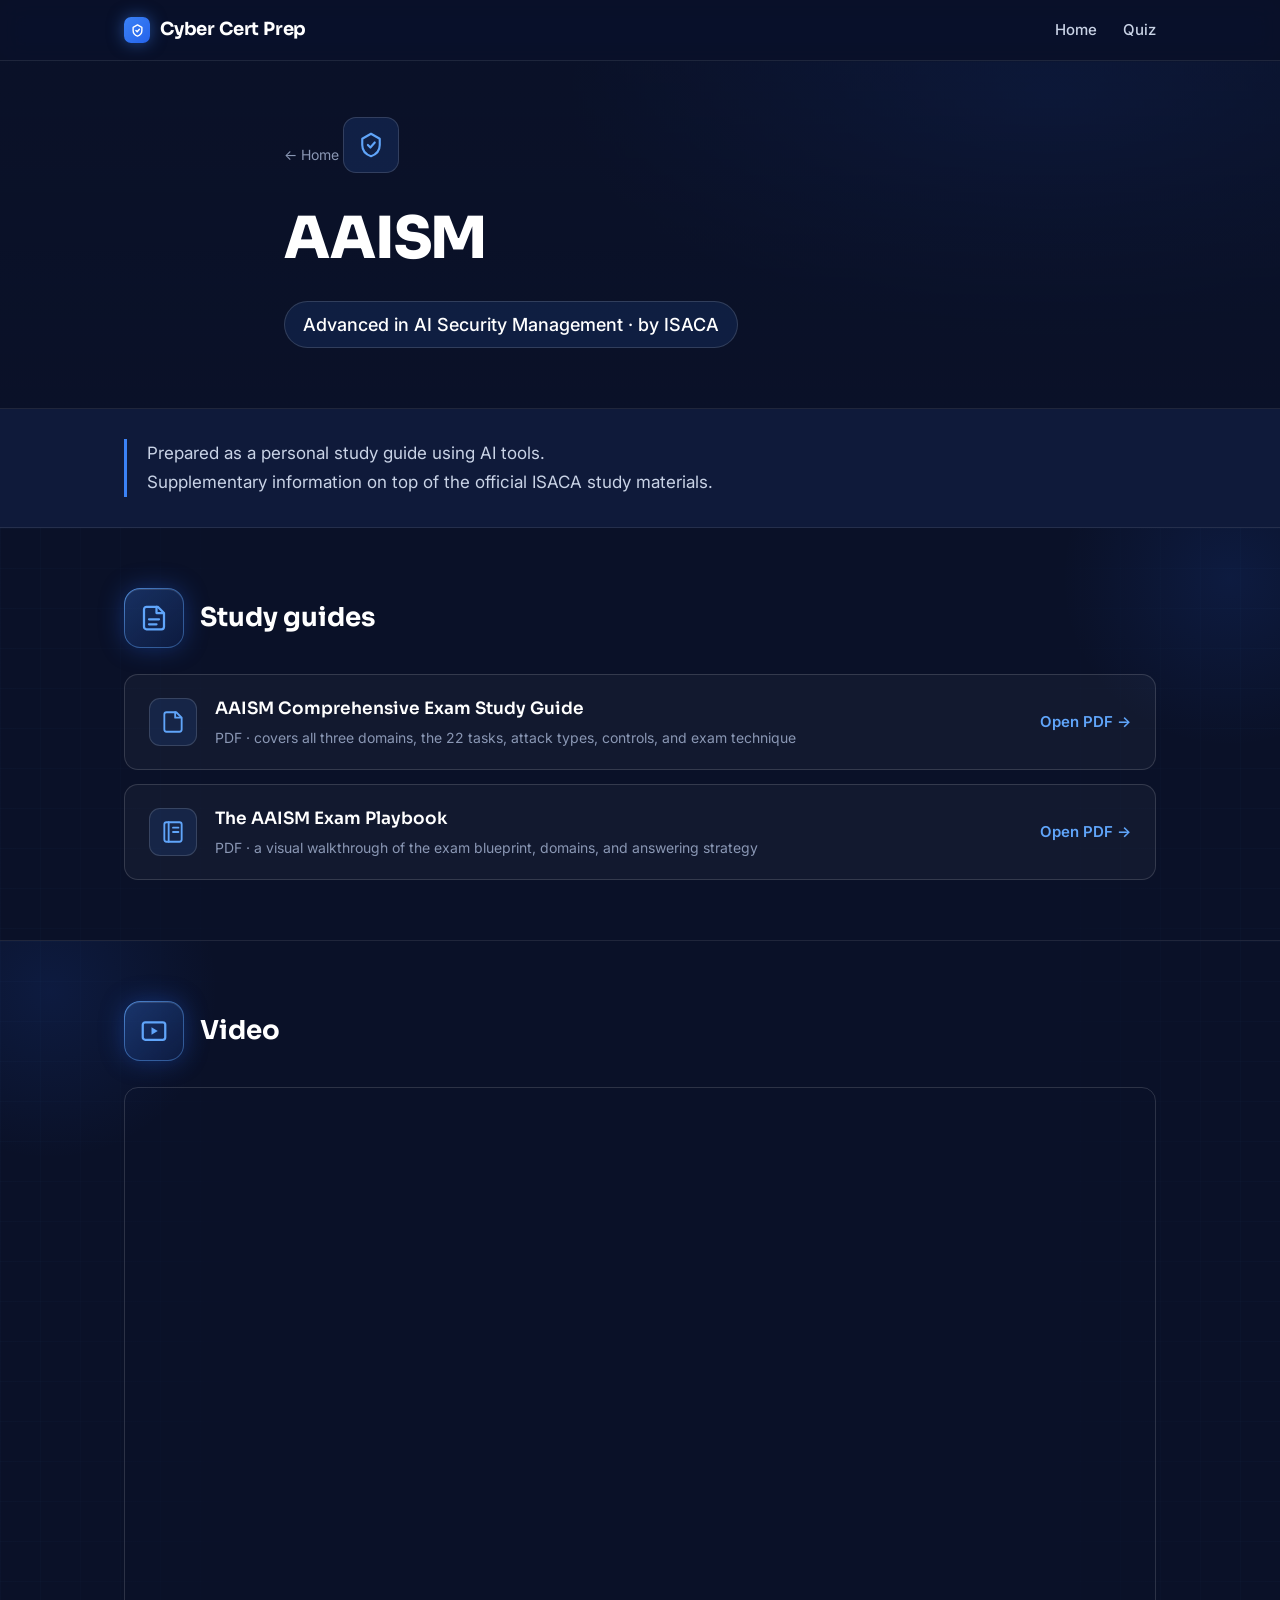
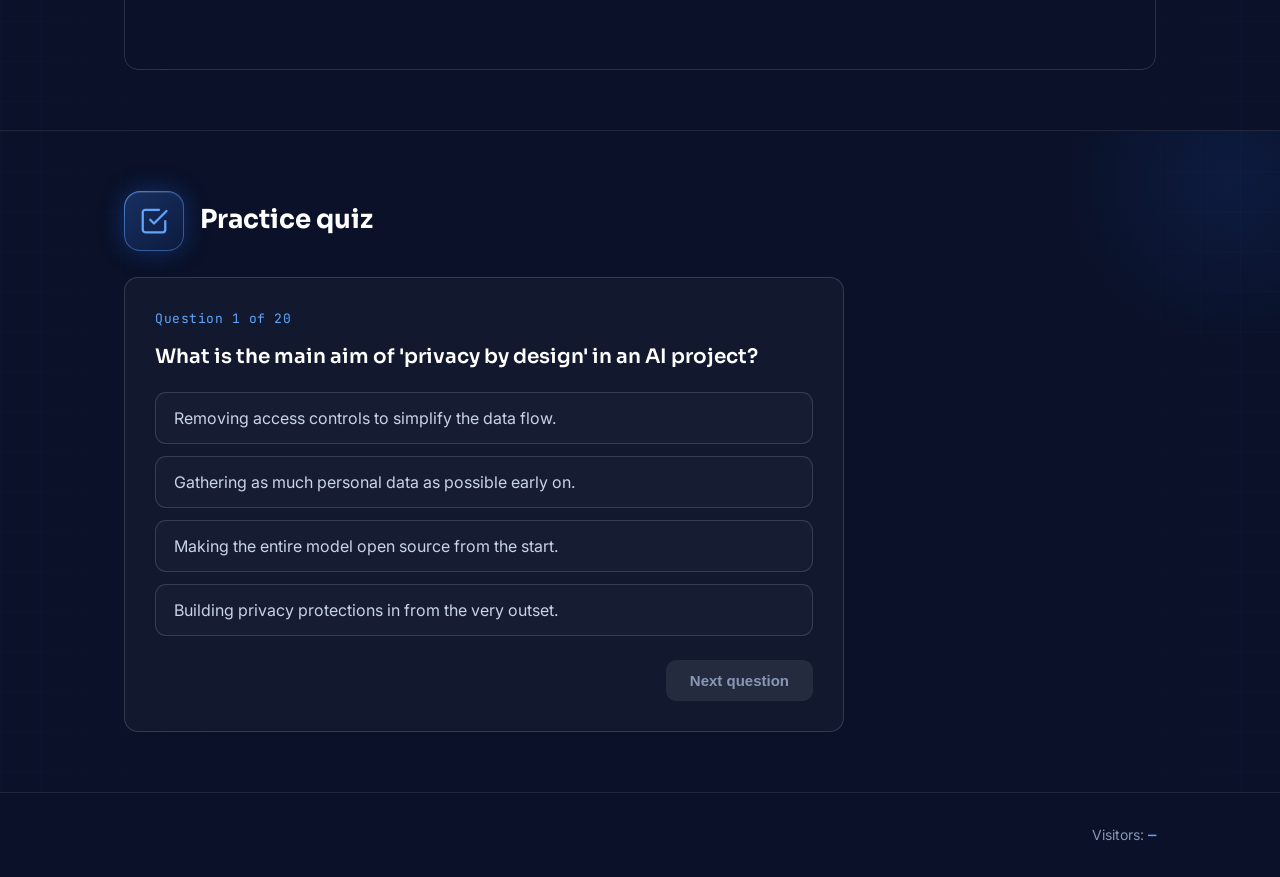
==== commit 4d6a615d: "Add files via upload" ====
--- a/aaism.html
+++ b/aaism.html
@@ -44,7 +44,7 @@
 
   <section class="intro-band">
     <div class="wrap">
-      <p class="intro-text">Prepared as a personal study aid. Created using AI tools. Grounded in the official ISACA AAISM Exam Content Outline.</p>
+      <p class="intro-text">Prepared as a personal study guide using AI tools.<br>Supplementary information on top of the official ISACA study materials.</p>
     </div>
   </section>
 
--- a/style.css
+++ b/style.css
@@ -106,7 +106,32 @@
 .hero-stat span { font-size: 13px; color: var(--text-dim); margin-top: 6px; letter-spacing: .02em; }
 
 /* Section shell */
-.section { padding: 76px 0; border-bottom: 1px solid var(--line); }
+.section { padding: 76px 0; border-bottom: 1px solid var(--line); position: relative; overflow: hidden; }
+/* decorative underlay behind sections — faint orb + circuit lines in the side columns */
+.section::before {
+  content: ""; position: absolute; top: 50%; right: -160px; transform: translateY(-50%);
+  width: 460px; height: 460px; border-radius: 50%; z-index: 0; pointer-events: none;
+  background: radial-gradient(circle, rgba(37,99,235,.16), transparent 68%);
+}
+.section:nth-of-type(even)::before { right: auto; left: -160px; background: radial-gradient(circle, rgba(96,165,250,.12), transparent 68%); }
+.section > .wrap { position: relative; z-index: 1; }
+.materials::before {
+  content: ""; position: absolute; top: -120px; right: -120px; width: 340px; height: 340px; border-radius: 50%;
+  z-index: 0; pointer-events: none; background: radial-gradient(circle, rgba(37,99,235,.12), transparent 70%);
+}
+.materials:nth-of-type(even)::before { right: auto; left: -120px; }
+.materials > .wrap { position: relative; z-index: 1; }
+
+/* faint grid texture underlay along the outer edges of content sections */
+.section::after, .materials::after {
+  content: ""; position: absolute; inset: 0; z-index: 0; pointer-events: none; opacity: .5;
+  background-image:
+    linear-gradient(rgba(96,165,250,.05) 1px, transparent 1px),
+    linear-gradient(90deg, rgba(96,165,250,.05) 1px, transparent 1px);
+  background-size: 40px 40px;
+  mask-image: linear-gradient(90deg, #000 0, transparent 22%, transparent 78%, #000 100%);
+  -webkit-mask-image: linear-gradient(90deg, #000 0, transparent 22%, transparent 78%, #000 100%);
+}
 .section-eyebrow { font-family: 'JetBrains Mono', monospace; font-size: 12px; letter-spacing: .14em; text-transform: uppercase; color: var(--cyan-lt); margin: 0 0 12px; }
 .section-title { font-family: 'Sora', sans-serif; font-weight: 700; font-size: clamp(26px, 3.5vw, 36px); color: var(--white); margin: 0 0 10px; letter-spacing: -.01em; }
 .section-sub { margin: 0 0 36px; color: var(--text-dim); font-size: 16px; max-width: 60ch; }
@@ -120,8 +145,8 @@
   transition: transform .16s, border-color .16s, background .16s;
 }
 .track-card:hover { transform: translateY(-3px); border-color: var(--cyan); background: var(--card-hi); text-decoration: none; }
-.track-icon { width: 50px; height: 50px; border-radius: 12px; display: grid; place-items: center; background: rgba(59,130,246,.12); color: var(--cyan-lt); border: 1px solid var(--line-2); }
-.track-icon svg { width: 26px; height: 26px; }
+.track-icon { width: 62px; height: 62px; border-radius: 15px; display: grid; place-items: center; background: linear-gradient(140deg, rgba(59,130,246,.28), rgba(37,99,235,.12)); color: var(--cyan-lt); border: 1px solid rgba(96,165,250,.4); box-shadow: 0 0 24px rgba(37,99,235,.3), inset 0 1px 0 rgba(255,255,255,.12); }
+.track-icon svg { width: 32px; height: 32px; }
 .track-tag { position: absolute; top: 22px; right: 22px; font-size: 12px; font-weight: 600; padding: 5px 12px; border-radius: 999px; background: rgba(59,130,246,.14); color: var(--cyan-lt); border: 1px solid var(--line-2); }
 .track-card h3 { font-family: 'Sora', sans-serif; font-weight: 700; font-size: 24px; color: var(--white); margin: 0; }
 .track-card p { margin: 0; font-size: 15px; flex: 1; }
@@ -130,8 +155,8 @@
 /* Feature row (landing) */
 .features { display: grid; grid-template-columns: repeat(3, 1fr); gap: 20px; }
 .feature { background: var(--card); border: 1px solid var(--line); border-radius: var(--radius); padding: 26px; }
-.feature-ic { width: 42px; height: 42px; border-radius: 10px; display: grid; place-items: center; background: rgba(59,130,246,.1); color: var(--cyan-lt); border: 1px solid var(--line-2); margin-bottom: 16px; }
-.feature-ic svg { width: 22px; height: 22px; }
+.feature-ic { width: 56px; height: 56px; border-radius: 14px; display: grid; place-items: center; background: linear-gradient(140deg, rgba(59,130,246,.26), rgba(37,99,235,.1)); color: var(--cyan-lt); border: 1px solid rgba(96,165,250,.38); box-shadow: 0 0 20px rgba(37,99,235,.28), inset 0 1px 0 rgba(255,255,255,.1); margin-bottom: 18px; }
+.feature-ic svg { width: 28px; height: 28px; }
 .feature h3 { font-family: 'Sora', sans-serif; font-weight: 600; font-size: 18px; color: var(--white); margin: 0 0 8px; }
 .feature p { margin: 0; font-size: 14px; color: var(--text-dim); }
 
@@ -159,10 +184,22 @@
 .intro-text { margin: 0; font-size: 17px; line-height: 1.7; color: var(--text); max-width: 76ch; border-left: 3px solid var(--cyan); padding-left: 20px; }
 
 /* Materials */
-.materials { padding: 60px 0; border-bottom: 1px solid var(--line); }
-.materials h2 { display: flex; align-items: center; gap: 12px; font-family: 'Sora', sans-serif; font-weight: 700; font-size: 24px; color: var(--white); margin: 0 0 22px; }
-.mat-ic { display: grid; place-items: center; width: 40px; height: 40px; border-radius: 10px; background: rgba(59,130,246,.1); color: var(--cyan-lt); border: 1px solid var(--line-2); flex-shrink: 0; }
-.mat-ic svg { width: 22px; height: 22px; }
+.materials { padding: 60px 0; border-bottom: 1px solid var(--line); position: relative; overflow: hidden; }
+.materials h2 { display: flex; align-items: center; gap: 16px; font-family: 'Sora', sans-serif; font-weight: 700; font-size: 26px; color: var(--white); margin: 0 0 26px; position: relative; z-index: 1; }
+.mat-ic {
+  display: grid; place-items: center; width: 60px; height: 60px; border-radius: 16px;
+  background: linear-gradient(140deg, rgba(59,130,246,.28), rgba(37,99,235,.12));
+  color: var(--cyan-lt); border: 1px solid rgba(96,165,250,.4); flex-shrink: 0;
+  box-shadow: 0 0 24px rgba(37,99,235,.35), inset 0 1px 0 rgba(255,255,255,.12);
+  position: relative;
+}
+.mat-ic::after {
+  content: ""; position: absolute; inset: -1px; border-radius: 16px; padding: 1px;
+  background: linear-gradient(140deg, rgba(96,165,250,.6), transparent 60%);
+  -webkit-mask: linear-gradient(#000 0 0) content-box, linear-gradient(#000 0 0);
+  -webkit-mask-composite: xor; mask-composite: exclude; pointer-events: none;
+}
+.mat-ic svg { width: 30px; height: 30px; }
 
 .guide-card { display: flex; align-items: center; gap: 18px; background: var(--card); border: 1px solid var(--line-2); border-radius: var(--radius); padding: 20px 24px; text-decoration: none; color: var(--text); transition: transform .16s, border-color .16s, background .16s; margin-bottom: 14px; }
 .guide-card:last-child { margin-bottom: 0; }
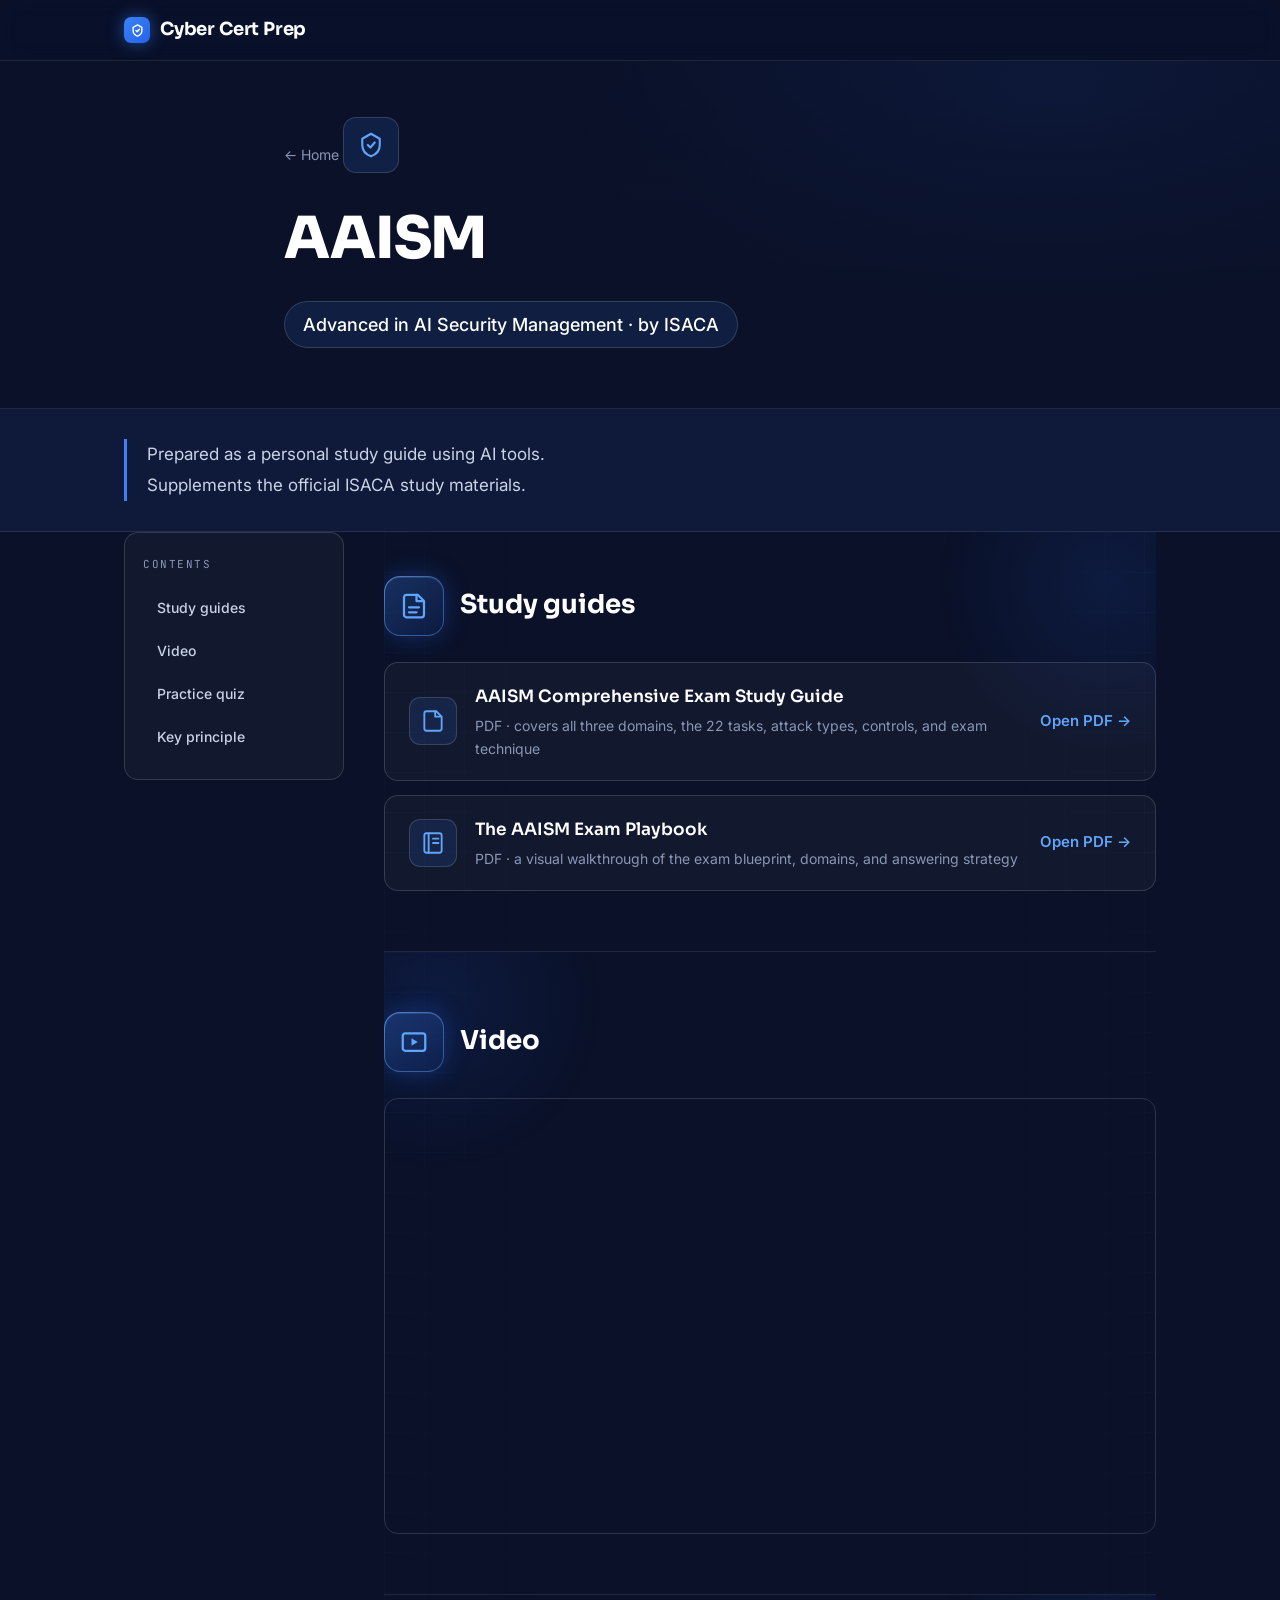
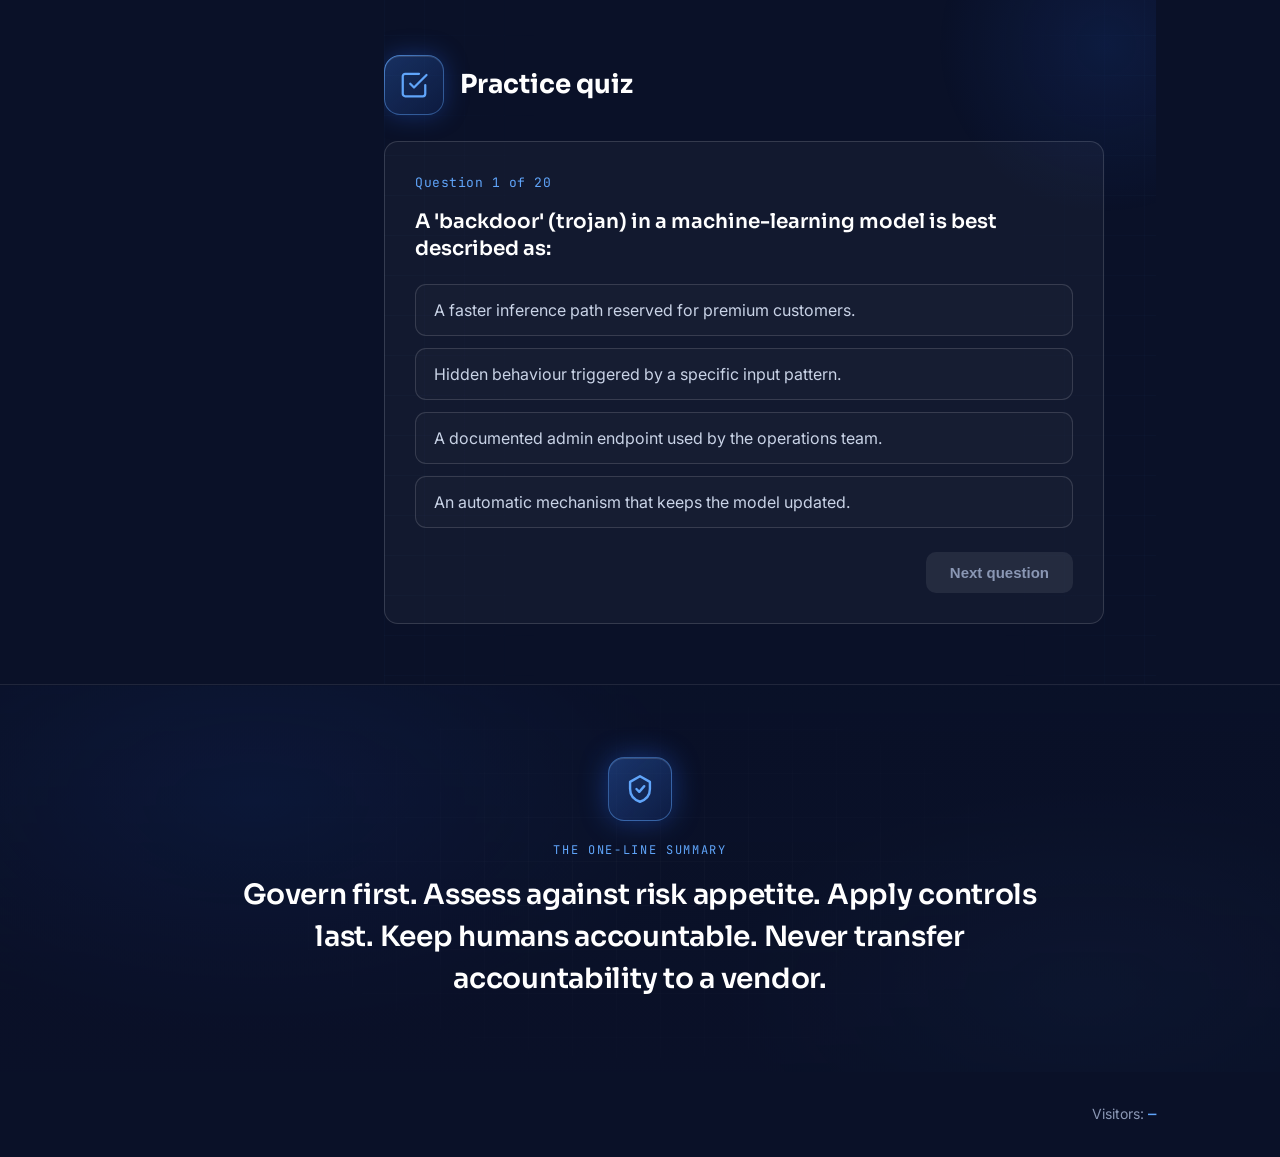
==== commit 78af76a6: "Add files via upload" ====
--- a/aaism.html
+++ b/aaism.html
@@ -20,10 +20,6 @@
       <span class="brand-mark" aria-hidden="true"><svg viewBox="0 0 24 24" fill="none" stroke="currentColor" stroke-width="2.2" stroke-linecap="round" stroke-linejoin="round"><path d="M12 3l7 4v5c0 4.4-3 7.6-7 9-4-1.4-7-4.6-7-9V7z"/><path d="M9.5 12l2 2 3.5-4"/></svg></span>
       <span class="brand-name">Cyber Cert Prep</span>
     </a>
-    <nav class="site-nav" aria-label="Primary">
-      <a href="index.html">Home</a>
-      <a href="#quiz">Quiz</a>
-    </nav>
   </div>
 </header>
 
@@ -44,52 +40,76 @@
 
   <section class="intro-band">
     <div class="wrap">
-      <p class="intro-text">Prepared as a personal study guide using AI tools.<br>Supplementary information on top of the official ISACA study materials.</p>
+      <p class="intro-text">Prepared as a personal study guide using AI tools.<br>Supplements the official ISACA study materials.</p>
     </div>
   </section>
 
-  <section class="materials">
-    <div class="wrap">
-      <h2><span class="mat-ic" aria-hidden="true"><svg viewBox="0 0 24 24" fill="none" stroke="currentColor" stroke-width="1.8" stroke-linecap="round" stroke-linejoin="round"><path d="M4 5a2 2 0 0 1 2-2h9l5 5v11a2 2 0 0 1-2 2H6a2 2 0 0 1-2-2z"/><path d="M14 3v5h5"/><path d="M8 13h8M8 17h6"/></svg></span>Study guides</h2>
+  <!-- Two-column layout: sticky contents on the left, materials on the right -->
+  <div class="wrap layout">
+    <aside class="toc" aria-label="Contents">
+      <p class="toc-title">Contents</p>
+      <nav class="toc-nav">
+        <a href="#guides">Study guides</a>
+        <a href="#video">Video</a>
+        <a href="#quiz">Practice quiz</a>
+        <a href="#takeaway">Key principle</a>
+      </nav>
+    </aside>
 
-      <a class="guide-card" href="guides/AAISM_Study_Guide.pdf" target="_blank" rel="noopener">
-        <span class="guide-ic" aria-hidden="true"><svg viewBox="0 0 24 24" fill="none" stroke="currentColor" stroke-width="1.7" stroke-linecap="round" stroke-linejoin="round"><path d="M4 5a2 2 0 0 1 2-2h9l5 5v11a2 2 0 0 1-2 2H6a2 2 0 0 1-2-2z"/><path d="M14 3v5h5"/></svg></span>
-        <span class="guide-body">
-          <span class="guide-title">AAISM Comprehensive Exam Study Guide</span>
-          <span class="guide-meta">PDF &middot; covers all three domains, the 22 tasks, attack types, controls, and exam technique</span>
-        </span>
-        <span class="guide-action">Open PDF &rarr;</span>
-      </a>
+    <div class="content">
 
-      <a class="guide-card" href="guides/AAISM_Exam_Playbook.pdf" target="_blank" rel="noopener">
-        <span class="guide-ic" aria-hidden="true"><svg viewBox="0 0 24 24" fill="none" stroke="currentColor" stroke-width="1.7" stroke-linecap="round" stroke-linejoin="round"><rect x="4" y="3" width="16" height="18" rx="2"/><path d="M8 3v18"/><path d="M12 8h5M12 12h5"/></svg></span>
-        <span class="guide-body">
-          <span class="guide-title">The AAISM Exam Playbook</span>
-          <span class="guide-meta">PDF &middot; a visual walkthrough of the exam blueprint, domains, and answering strategy</span>
-        </span>
-        <span class="guide-action">Open PDF &rarr;</span>
-      </a>
+      <section class="materials" id="guides">
+        <h2><span class="mat-ic" aria-hidden="true"><svg viewBox="0 0 24 24" fill="none" stroke="currentColor" stroke-width="1.8" stroke-linecap="round" stroke-linejoin="round"><path d="M4 5a2 2 0 0 1 2-2h9l5 5v11a2 2 0 0 1-2 2H6a2 2 0 0 1-2-2z"/><path d="M14 3v5h5"/><path d="M8 13h8M8 17h6"/></svg></span>Study guides</h2>
+
+        <a class="guide-card" href="./guides/AAISM_Study_Guide.pdf" target="_blank" rel="noopener">
+          <span class="guide-ic" aria-hidden="true"><svg viewBox="0 0 24 24" fill="none" stroke="currentColor" stroke-width="1.7" stroke-linecap="round" stroke-linejoin="round"><path d="M4 5a2 2 0 0 1 2-2h9l5 5v11a2 2 0 0 1-2 2H6a2 2 0 0 1-2-2z"/><path d="M14 3v5h5"/></svg></span>
+          <span class="guide-body">
+            <span class="guide-title">AAISM Comprehensive Exam Study Guide</span>
+            <span class="guide-meta">PDF &middot; covers all three domains, the 22 tasks, attack types, controls, and exam technique</span>
+          </span>
+          <span class="guide-action">Open PDF &rarr;</span>
+        </a>
+
+        <a class="guide-card" href="./guides/AAISM_Exam_Playbook.pdf" target="_blank" rel="noopener">
+          <span class="guide-ic" aria-hidden="true"><svg viewBox="0 0 24 24" fill="none" stroke="currentColor" stroke-width="1.7" stroke-linecap="round" stroke-linejoin="round"><rect x="4" y="3" width="16" height="18" rx="2"/><path d="M8 3v18"/><path d="M12 8h5M12 12h5"/></svg></span>
+          <span class="guide-body">
+            <span class="guide-title">The AAISM Exam Playbook</span>
+            <span class="guide-meta">PDF &middot; a visual walkthrough of the exam blueprint, domains, and answering strategy</span>
+          </span>
+          <span class="guide-action">Open PDF &rarr;</span>
+        </a>
+      </section>
+
+      <section class="materials" id="video">
+        <h2><span class="mat-ic" aria-hidden="true"><svg viewBox="0 0 24 24" fill="none" stroke="currentColor" stroke-width="1.8" stroke-linecap="round" stroke-linejoin="round"><rect x="3" y="5" width="18" height="14" rx="2"/><path d="M10 9l5 3-5 3z" fill="currentColor" stroke="none"/></svg></span>Video</h2>
+        <!-- YouTube video: https://youtu.be/9H8fJ-cuQQE -->
+        <div class="video-embed">
+          <iframe src="https://www.youtube-nocookie.com/embed/9H8fJ-cuQQE"
+                  title="AAISM study guide walkthrough"
+                  loading="lazy"
+                  allow="accelerometer; autoplay; clipboard-write; encrypted-media; gyroscope; picture-in-picture"
+                  allowfullscreen></iframe>
+        </div>
+      </section>
+
+      <section class="materials" id="quiz">
+        <h2><span class="mat-ic" aria-hidden="true"><svg viewBox="0 0 24 24" fill="none" stroke="currentColor" stroke-width="1.8" stroke-linecap="round" stroke-linejoin="round"><path d="M9 11l3 3L22 4"/><path d="M21 12v7a2 2 0 0 1-2 2H5a2 2 0 0 1-2-2V5a2 2 0 0 1 2-2h11"/></svg></span>Practice quiz</h2>
+        <div class="quiz" id="quizApp" aria-live="polite"></div>
+      </section>
+
     </div>
-  </section>
+  </div>
 
-  <section class="materials">
-    <div class="wrap">
-      <h2><span class="mat-ic" aria-hidden="true"><svg viewBox="0 0 24 24" fill="none" stroke="currentColor" stroke-width="1.8" stroke-linecap="round" stroke-linejoin="round"><rect x="3" y="5" width="18" height="14" rx="2"/><path d="M10 9l5 3-5 3z" fill="currentColor" stroke="none"/></svg></span>Video</h2>
-      <!-- YouTube video: https://youtu.be/9H8fJ-cuQQE -->
-      <div class="video-embed">
-        <iframe src="https://www.youtube-nocookie.com/embed/9H8fJ-cuQQE"
-                title="AAISM study guide walkthrough"
-                loading="lazy"
-                allow="accelerometer; autoplay; clipboard-write; encrypted-media; gyroscope; picture-in-picture"
-                allowfullscreen></iframe>
-      </div>
-    </div>
-  </section>
-
-  <section class="materials" id="quiz">
-    <div class="wrap">
-      <h2><span class="mat-ic" aria-hidden="true"><svg viewBox="0 0 24 24" fill="none" stroke="currentColor" stroke-width="1.8" stroke-linecap="round" stroke-linejoin="round"><path d="M9 11l3 3L22 4"/><path d="M21 12v7a2 2 0 0 1-2 2H5a2 2 0 0 1-2-2V5a2 2 0 0 1 2-2h11"/></svg></span>Practice quiz</h2>
-      <div class="quiz" id="quizApp" aria-live="polite"></div>
+  <!-- Bottom principle banner -->
+  <section class="takeaway" id="takeaway">
+    <div class="wrap takeaway-inner">
+      <span class="takeaway-ic" aria-hidden="true">
+        <svg viewBox="0 0 24 24" fill="none" stroke="currentColor" stroke-width="1.7" stroke-linecap="round" stroke-linejoin="round">
+          <path d="M12 3l7 4v5c0 4.4-3 7.6-7 9-4-1.4-7-4.6-7-9V7z"/><path d="M9.5 12l2 2 3.5-4"/>
+        </svg>
+      </span>
+      <p class="takeaway-eyebrow">The one-line summary</p>
+      <p class="takeaway-text">Govern first. Assess against risk appetite. Apply controls last. Keep humans accountable. Never transfer accountability to a vendor.</p>
     </div>
   </section>
 
--- a/style.css
+++ b/style.css
@@ -181,7 +181,31 @@
 /* Intro band */
 .intro-band { background: var(--navy-800); border-bottom: 1px solid var(--line); }
 .intro-band .wrap { padding-top: 30px; padding-bottom: 30px; }
-.intro-text { margin: 0; font-size: 17px; line-height: 1.7; color: var(--text); max-width: 76ch; border-left: 3px solid var(--cyan); padding-left: 20px; }
+.intro-text { margin: 0; font-size: 17px; line-height: 1.8; color: var(--text); max-width: 76ch; border-left: 3px solid var(--cyan); padding-left: 20px; }
+
+/* Two-column layout: sticky contents + content */
+.layout { display: grid; grid-template-columns: 220px 1fr; gap: 40px; align-items: start; }
+.toc {
+  position: sticky; top: 84px; align-self: start;
+  max-height: calc(100vh - 108px); overflow-y: auto;
+  padding: 22px 18px; border: 1px solid var(--line-2); border-radius: var(--radius);
+  background: var(--card);
+}
+.toc-title { font-family: 'JetBrains Mono', monospace; font-size: 11px; letter-spacing: .14em; text-transform: uppercase; color: var(--text-dim); margin: 0 0 14px; }
+.toc-nav { display: flex; flex-direction: column; gap: 2px; }
+.toc-nav a {
+  display: block; padding: 9px 12px; border-radius: 8px; font-size: 14px; font-weight: 500;
+  color: var(--text); border-left: 2px solid transparent; transition: background .15s, color .15s, border-color .15s;
+}
+.toc-nav a:hover { background: rgba(59,130,246,.1); color: var(--cyan-lt); text-decoration: none; border-left-color: var(--cyan); }
+/* thin custom scrollbar for the contents panel */
+.toc::-webkit-scrollbar { width: 6px; }
+.toc::-webkit-scrollbar-track { background: transparent; }
+.toc::-webkit-scrollbar-thumb { background: rgba(96,165,250,.3); border-radius: 3px; }
+.toc::-webkit-scrollbar-thumb:hover { background: rgba(96,165,250,.5); }
+.toc { scrollbar-width: thin; scrollbar-color: rgba(96,165,250,.3) transparent; }
+.content .materials:first-child { padding-top: 44px; }
+.content .materials:last-child { border-bottom: none; }
 
 /* Materials */
 .materials { padding: 60px 0; border-bottom: 1px solid var(--line); position: relative; overflow: hidden; }
@@ -239,6 +263,39 @@
 .quiz-restart { padding: 12px 24px; border-radius: 10px; border: 1px solid var(--cyan); background: transparent; color: var(--cyan-lt); font-weight: 600; font-size: 15px; cursor: pointer; }
 .quiz-restart:hover { background: rgba(59,130,246,.1); }
 
+/* Bottom principle banner */
+.takeaway { position: relative; overflow: hidden; border-top: 1px solid var(--line); }
+.takeaway::before {
+  content: ""; position: absolute; inset: 0; z-index: 0;
+  background:
+    linear-gradient(180deg, rgba(10,17,40,.82), rgba(10,17,40,.9)),
+    radial-gradient(700px 380px at 20% 30%, rgba(37,99,235,.5), transparent 62%),
+    radial-gradient(600px 340px at 85% 80%, rgba(96,165,250,.28), transparent 60%),
+    url("https://images.unsplash.com/photo-1550751827-4bd374c3f58b?auto=format&fit=crop&w=1600&q=80");
+  background-size: cover; background-position: center;
+}
+.takeaway::after {
+  content: ""; position: absolute; inset: 0; z-index: 0; opacity: .5;
+  background-image: linear-gradient(rgba(255,255,255,.04) 1px, transparent 1px), linear-gradient(90deg, rgba(255,255,255,.04) 1px, transparent 1px);
+  background-size: 44px 44px;
+  mask-image: radial-gradient(600px 300px at 50% 50%, #000, transparent 80%);
+  -webkit-mask-image: radial-gradient(600px 300px at 50% 50%, #000, transparent 80%);
+}
+.takeaway-inner { position: relative; z-index: 1; padding: 72px 24px; text-align: center; }
+.takeaway-ic {
+  display: inline-grid; place-items: center; width: 64px; height: 64px; border-radius: 16px; margin: 0 auto 20px;
+  background: linear-gradient(140deg, rgba(59,130,246,.32), rgba(37,99,235,.14));
+  color: var(--cyan-lt); border: 1px solid rgba(96,165,250,.45);
+  box-shadow: 0 0 28px rgba(37,99,235,.4), inset 0 1px 0 rgba(255,255,255,.14);
+}
+.takeaway-ic svg { width: 34px; height: 34px; }
+.takeaway-eyebrow { font-family: 'JetBrains Mono', monospace; font-size: 12px; letter-spacing: .14em; text-transform: uppercase; color: var(--cyan-lt); margin: 0 0 14px; }
+.takeaway-text {
+  font-family: 'Sora', sans-serif; font-weight: 600; font-size: clamp(20px, 2.6vw, 28px); line-height: 1.5;
+  color: var(--white); margin: 0 auto; max-width: 24ch; letter-spacing: -.01em;
+}
+@media (min-width: 640px) { .takeaway-text { max-width: 40ch; } }
+
 /* Footer */
 .site-footer { padding: 30px 0; background: var(--navy-900); }
 .footer-inner { display: flex; justify-content: space-between; align-items: center; gap: 16px; flex-wrap: wrap; }
@@ -246,4 +303,9 @@
 .visitor-count { font-family: 'JetBrains Mono', monospace; color: var(--cyan-lt); font-weight: 600; }
 
 @media (max-width: 820px) { .features { grid-template-columns: 1fr; } }
+@media (max-width: 760px) {
+  .layout { grid-template-columns: 1fr; gap: 0; }
+  .toc { position: static; max-height: none; margin-top: 40px; margin-bottom: 8px; }
+  .content .materials:first-child { padding-top: 30px; }
+}
 @media (max-width: 520px) { .hero-inner { padding: 72px 24px 60px; } .hero-stats { gap: 22px; } }
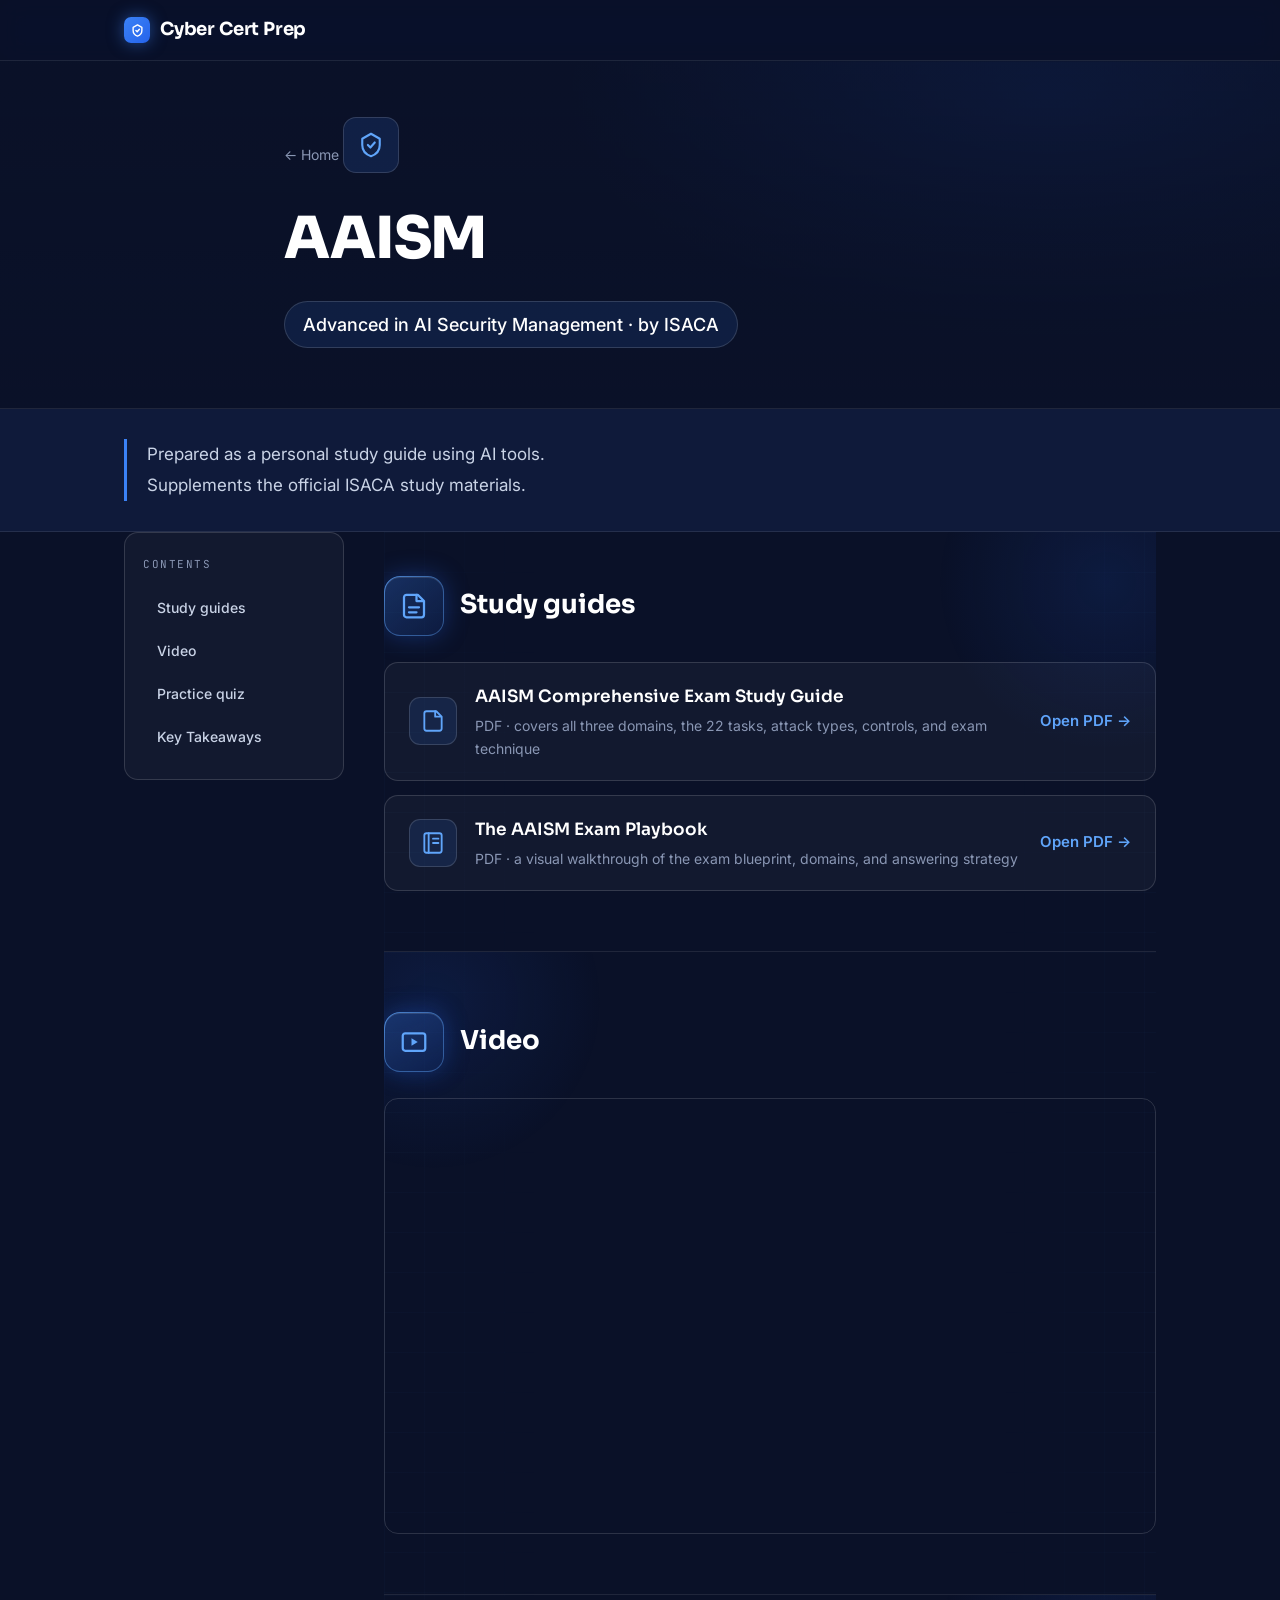
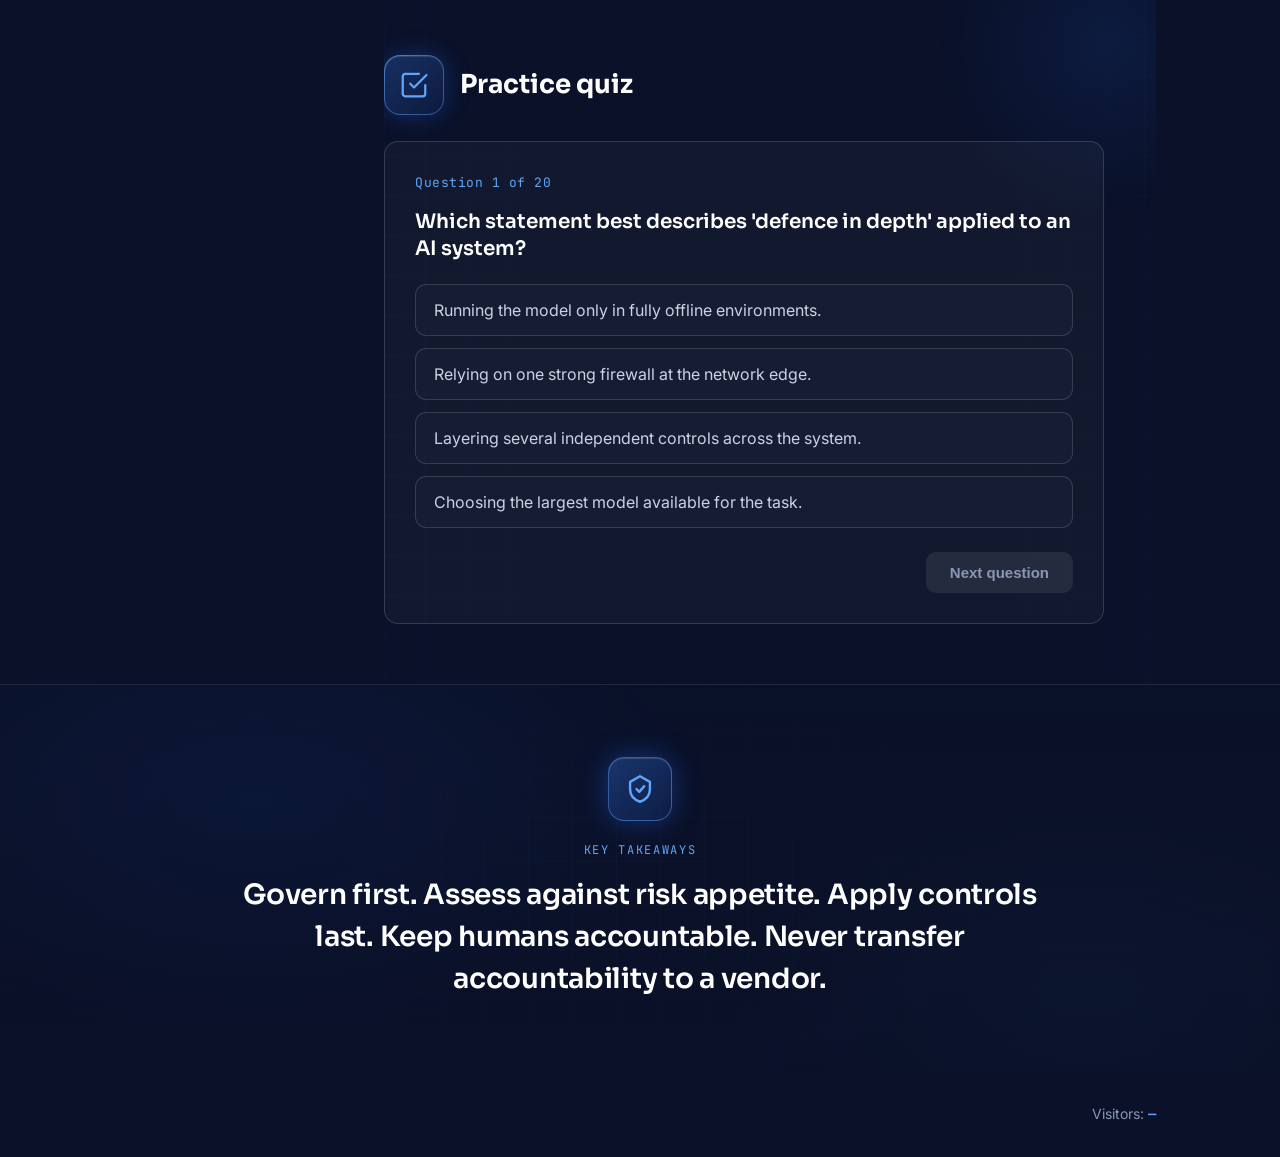
==== commit 2301a415: "Add files via upload" ====
--- a/aaism.html
+++ b/aaism.html
@@ -52,7 +52,7 @@
         <a href="#guides">Study guides</a>
         <a href="#video">Video</a>
         <a href="#quiz">Practice quiz</a>
-        <a href="#takeaway">Key principle</a>
+        <a href="#takeaway">Key Takeaways</a>
       </nav>
     </aside>
 
@@ -108,7 +108,7 @@
           <path d="M12 3l7 4v5c0 4.4-3 7.6-7 9-4-1.4-7-4.6-7-9V7z"/><path d="M9.5 12l2 2 3.5-4"/>
         </svg>
       </span>
-      <p class="takeaway-eyebrow">The one-line summary</p>
+      <p class="takeaway-eyebrow">Key Takeaways</p>
       <p class="takeaway-text">Govern first. Assess against risk appetite. Apply controls last. Keep humans accountable. Never transfer accountability to a vendor.</p>
     </div>
   </section>
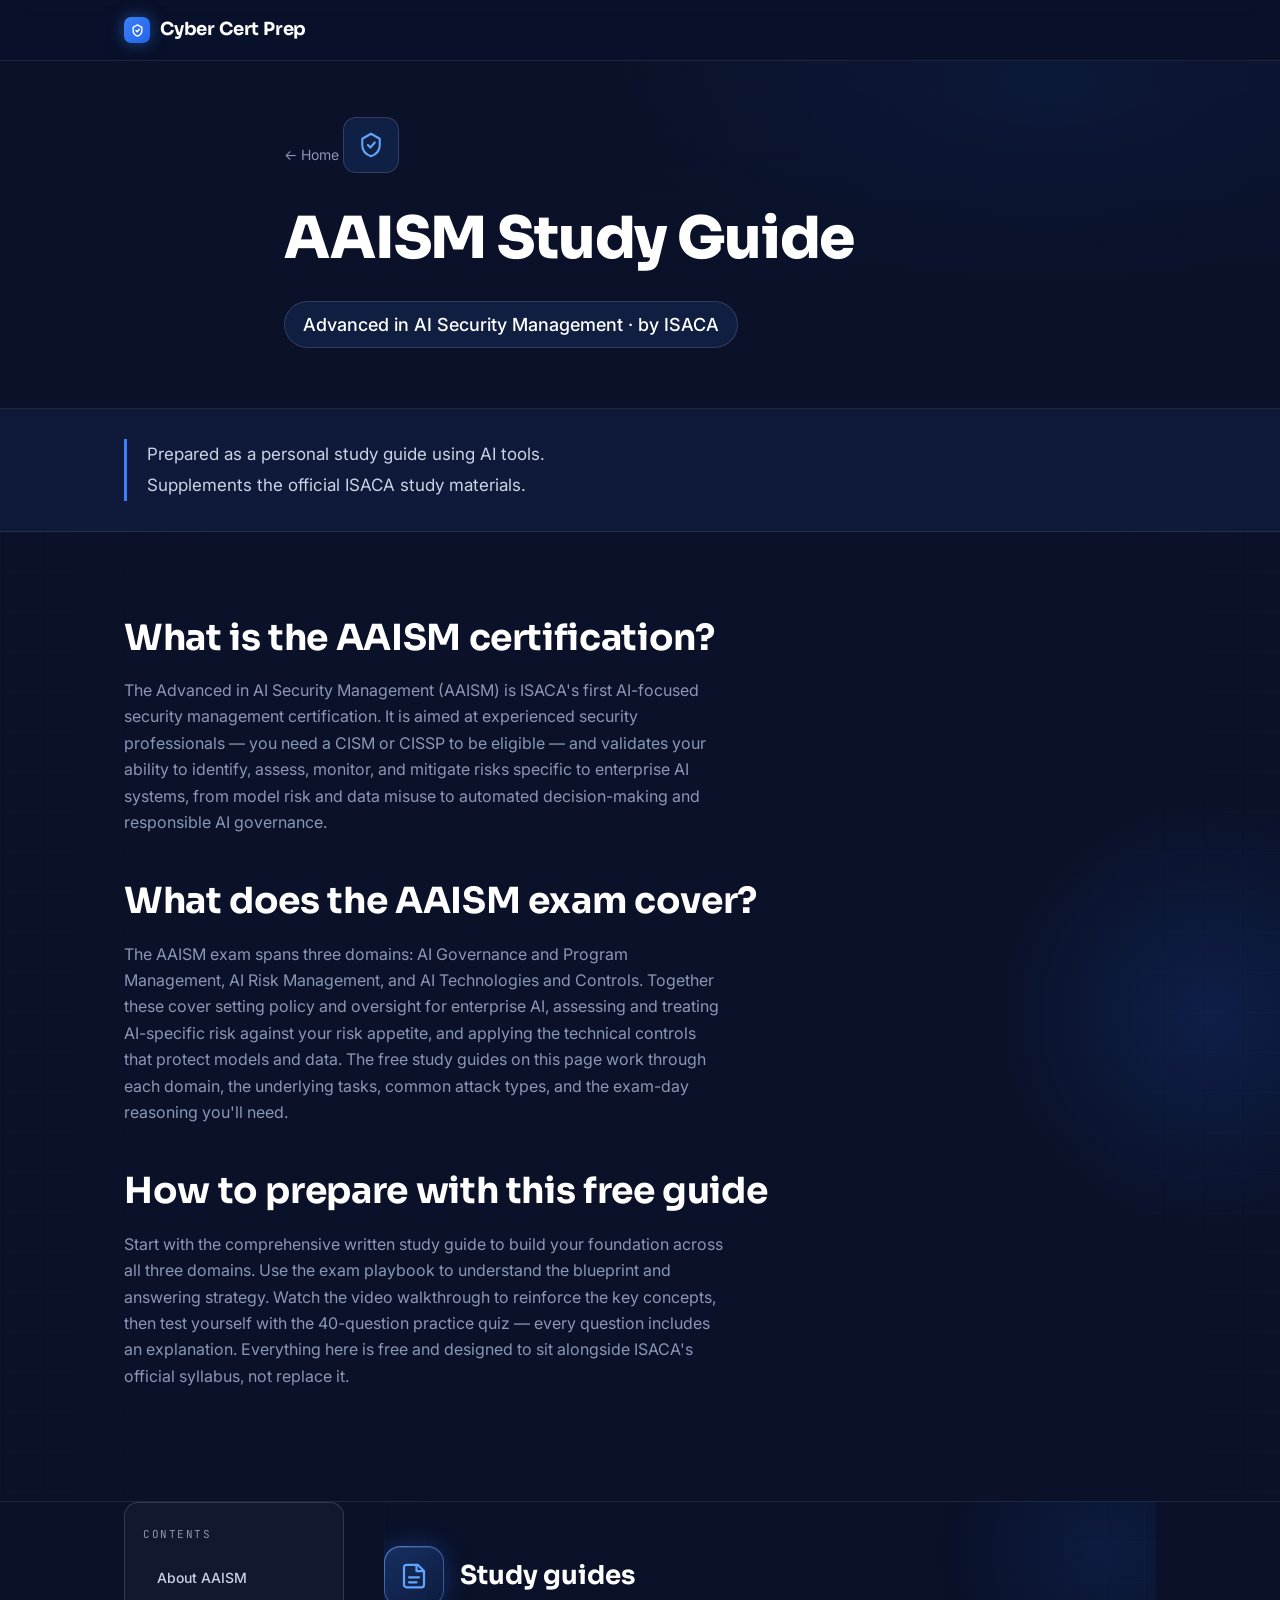
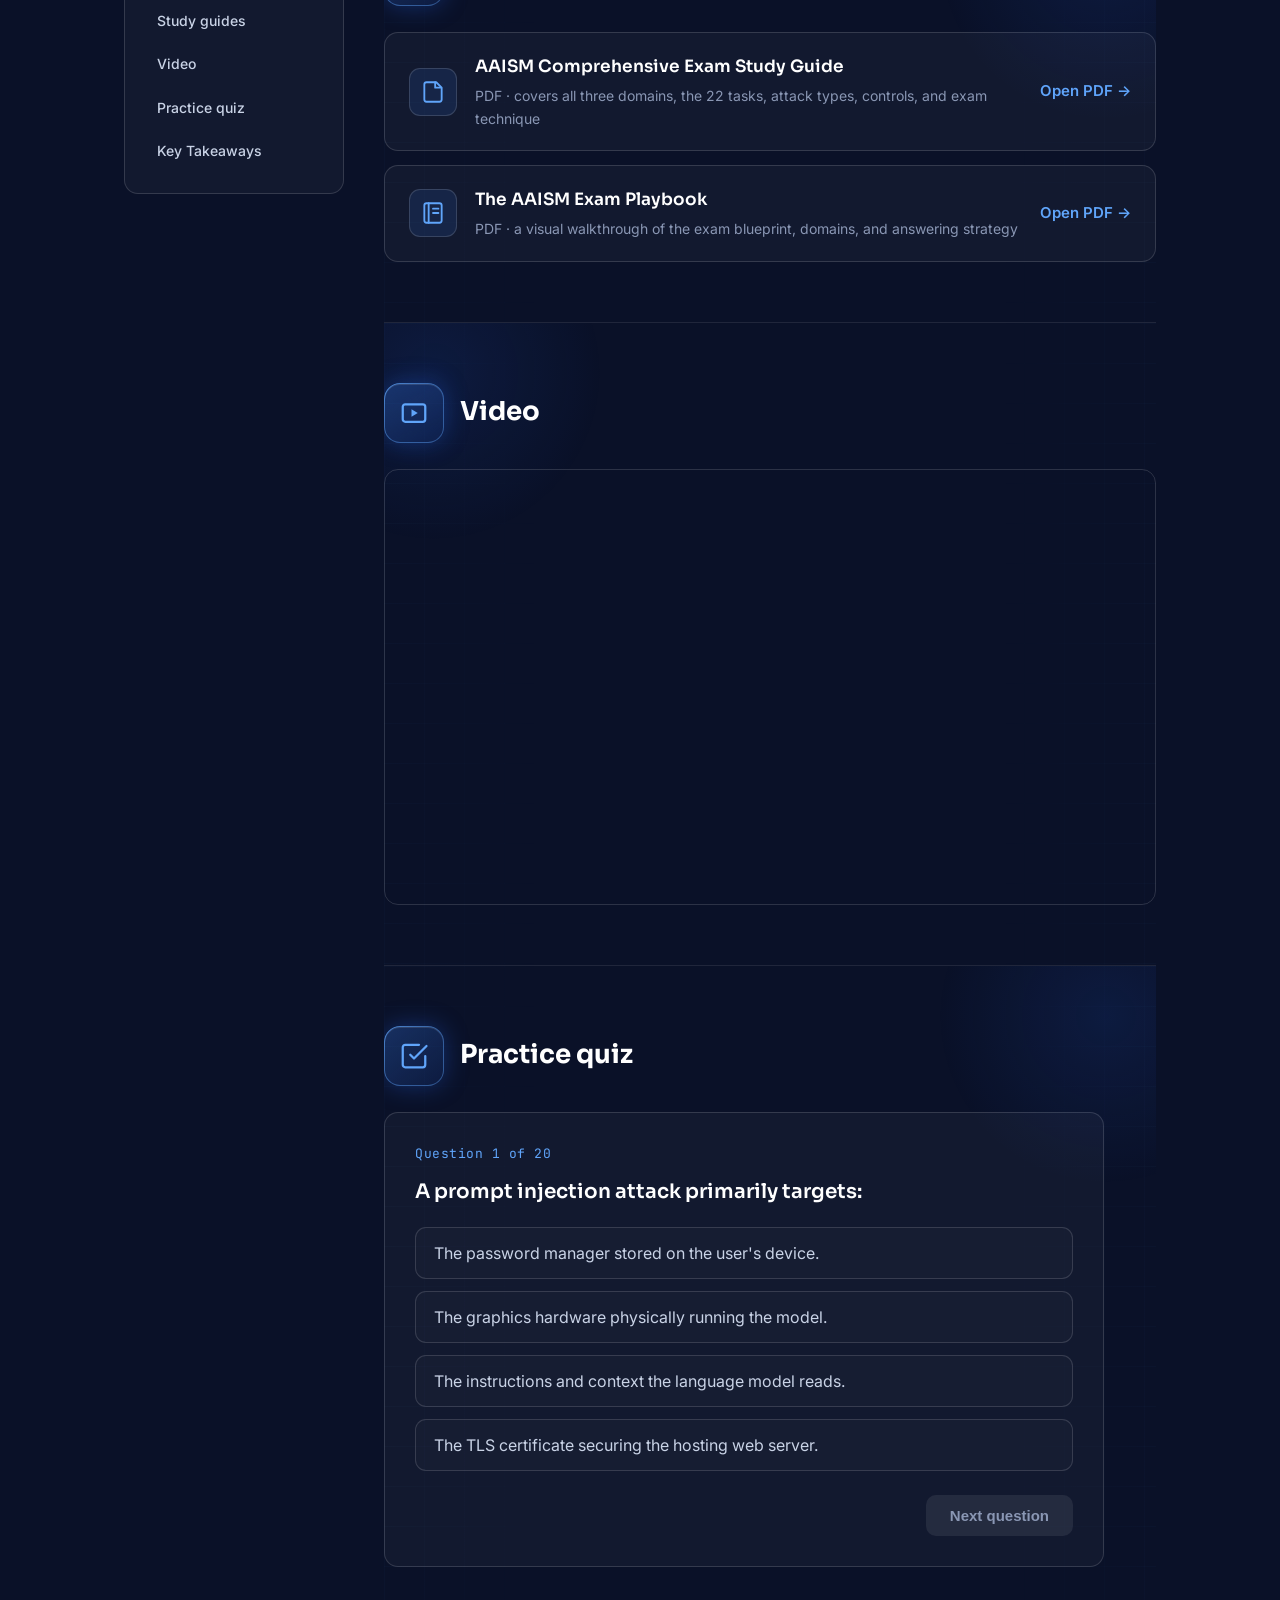
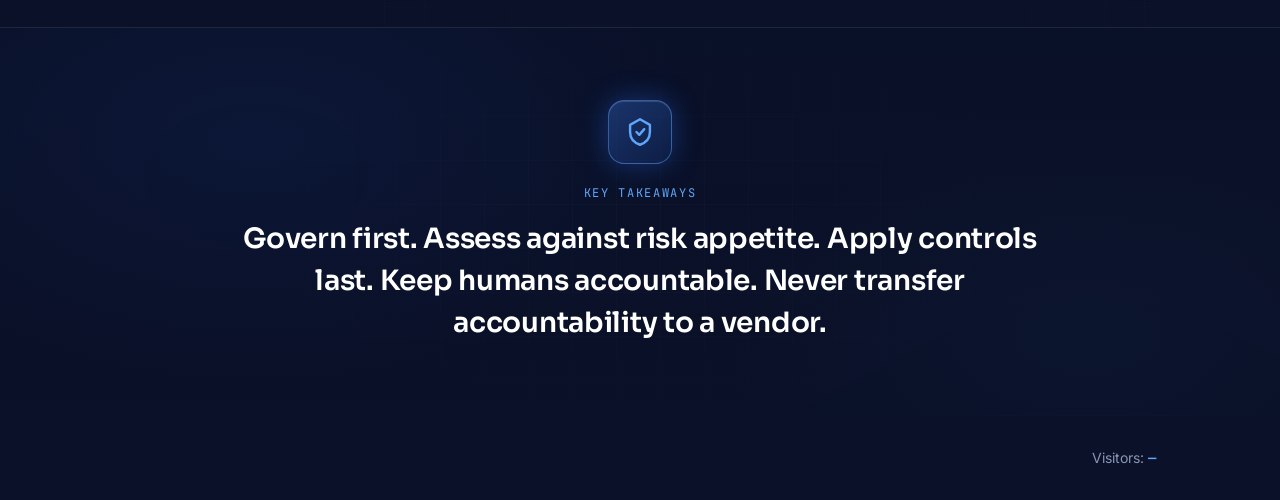
==== commit 3a50ec9e: "Add files via upload" ====
--- a/aaism.html
+++ b/aaism.html
@@ -3,13 +3,29 @@
 <head>
 <meta charset="UTF-8">
 <meta name="viewport" content="width=device-width, initial-scale=1.0">
-<title>AAISM &middot; Cyber Cert Prep</title>
-<meta name="description" content="AAISM (ISACA) study materials: guides, video, and a practice quiz.">
+<title>AAISM Study Guide: Domains, Practice Questions &amp; Exam Tips (Free)</title>
+<meta name="description" content="Complete free AAISM study guide covering all exam domains &mdash; AI governance, AI risk management, AI technologies &amp; controls &mdash; plus 40 practice questions with explanations.">
 <meta name="referrer" content="strict-origin-when-cross-origin">
 <link rel="preconnect" href="https://fonts.googleapis.com">
 <link rel="preconnect" href="https://fonts.gstatic.com" crossorigin>
 <link href="https://fonts.googleapis.com/css2?family=Sora:wght@400;500;600;700;800&family=Inter:wght@400;500;600;700&family=JetBrains+Mono:wght@500&display=swap" rel="stylesheet">
 <link rel="stylesheet" href="style.css">
+<script type="application/ld+json">
+{
+  "@context": "https://schema.org",
+  "@type": "LearningResource",
+  "name": "AAISM Study Guide",
+  "description": "Free study guide, video walkthrough, and 40 practice questions for the ISACA Advanced in AI Security Management (AAISM) exam.",
+  "learningResourceType": "Study guide",
+  "educationalLevel": "Professional certification",
+  "teaches": "AI Governance and Program Management, AI Risk Management, AI Technologies and Controls",
+  "isAccessibleForFree": true,
+  "about": {
+    "@type": "Thing",
+    "name": "ISACA Advanced in AI Security Management (AAISM)"
+  }
+}
+</script>
 </head>
 <body>
 <a href="#main" class="skip-link">Skip to content</a>
@@ -33,7 +49,7 @@
           <path d="M12 3l7 4v5c0 4.4-3 7.6-7 9-4-1.4-7-4.6-7-9V7z"/><path d="M9.5 12l2 2 3.5-4"/>
         </svg>
       </span>
-      <h1>AAISM</h1>
+      <h1>AAISM Study Guide</h1>
       <p class="page-badge">Advanced in AI Security Management &middot; by ISACA</p>
     </div>
   </section>
@@ -44,11 +60,25 @@
     </div>
   </section>
 
+  <section class="section" id="overview">
+    <div class="wrap">
+      <h2 class="section-title">What is the AAISM certification?</h2>
+      <p class="section-sub">The Advanced in AI Security Management (AAISM) is ISACA's first AI-focused security management certification. It is aimed at experienced security professionals &mdash; you need a CISM or CISSP to be eligible &mdash; and validates your ability to identify, assess, monitor, and mitigate risks specific to enterprise AI systems, from model risk and data misuse to automated decision-making and responsible AI governance.</p>
+
+      <h2 class="section-title">What does the AAISM exam cover?</h2>
+      <p class="section-sub">The AAISM exam spans three domains: AI Governance and Program Management, AI Risk Management, and AI Technologies and Controls. Together these cover setting policy and oversight for enterprise AI, assessing and treating AI-specific risk against your risk appetite, and applying the technical controls that protect models and data. The free study guides on this page work through each domain, the underlying tasks, common attack types, and the exam-day reasoning you'll need.</p>
+
+      <h2 class="section-title">How to prepare with this free guide</h2>
+      <p class="section-sub">Start with the comprehensive written study guide to build your foundation across all three domains. Use the exam playbook to understand the blueprint and answering strategy. Watch the video walkthrough to reinforce the key concepts, then test yourself with the 40-question practice quiz &mdash; every question includes an explanation. Everything here is free and designed to sit alongside ISACA's official syllabus, not replace it.</p>
+    </div>
+  </section>
+
   <!-- Two-column layout: sticky contents on the left, materials on the right -->
   <div class="wrap layout">
     <aside class="toc" aria-label="Contents">
       <p class="toc-title">Contents</p>
       <nav class="toc-nav">
+        <a href="#overview">About AAISM</a>
         <a href="#guides">Study guides</a>
         <a href="#video">Video</a>
         <a href="#quiz">Practice quiz</a>
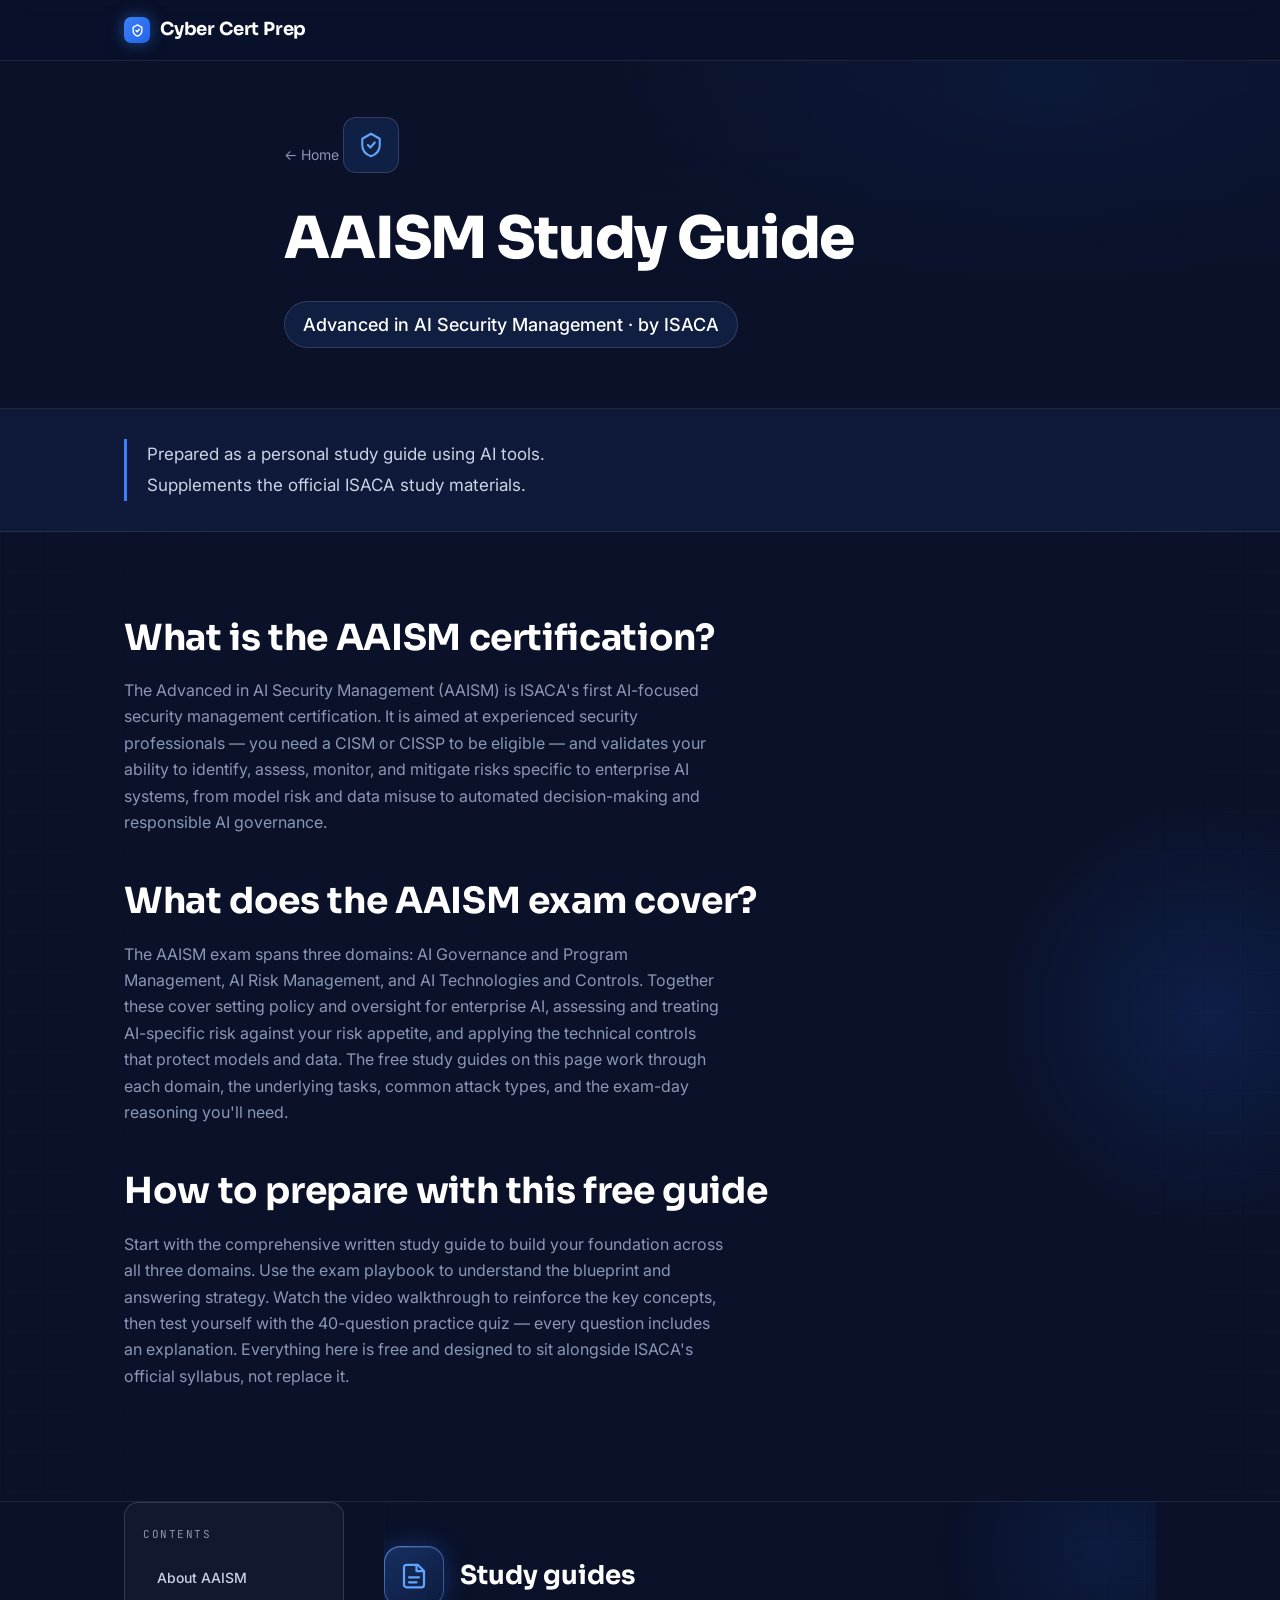
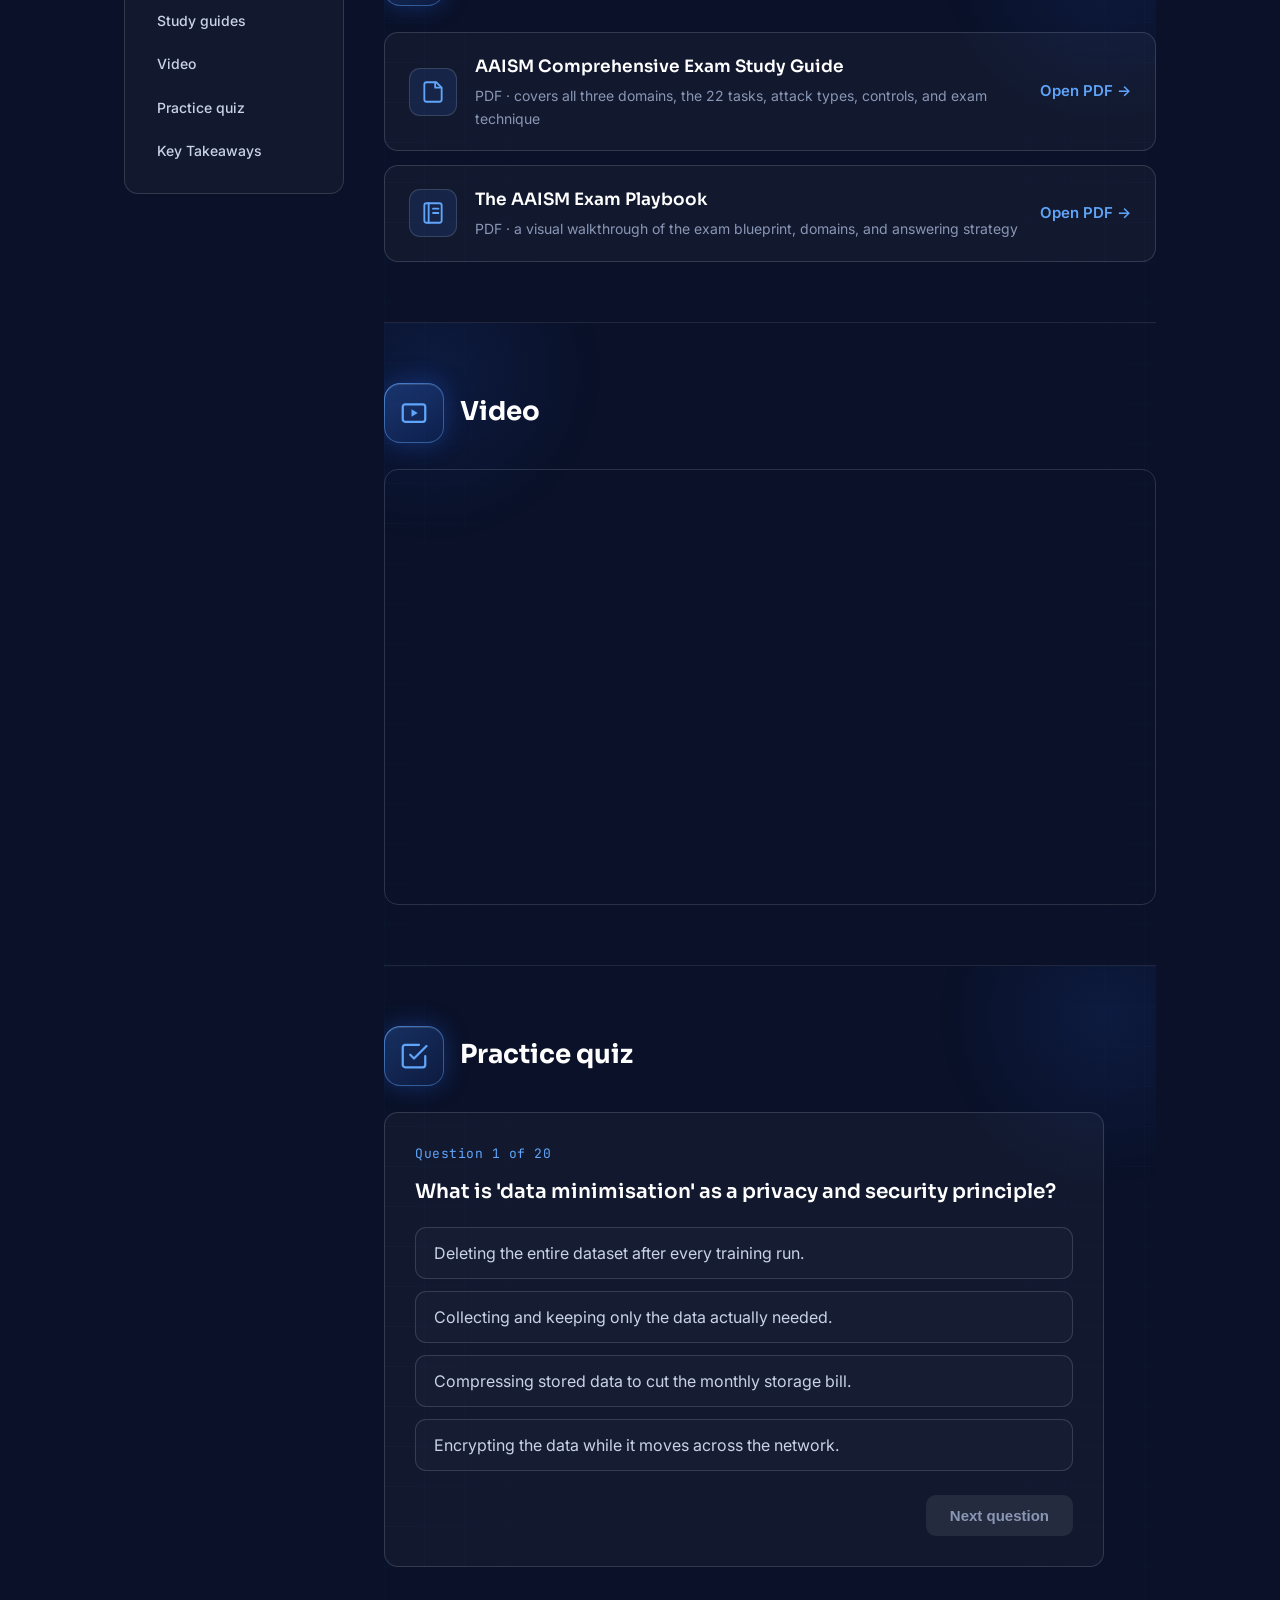
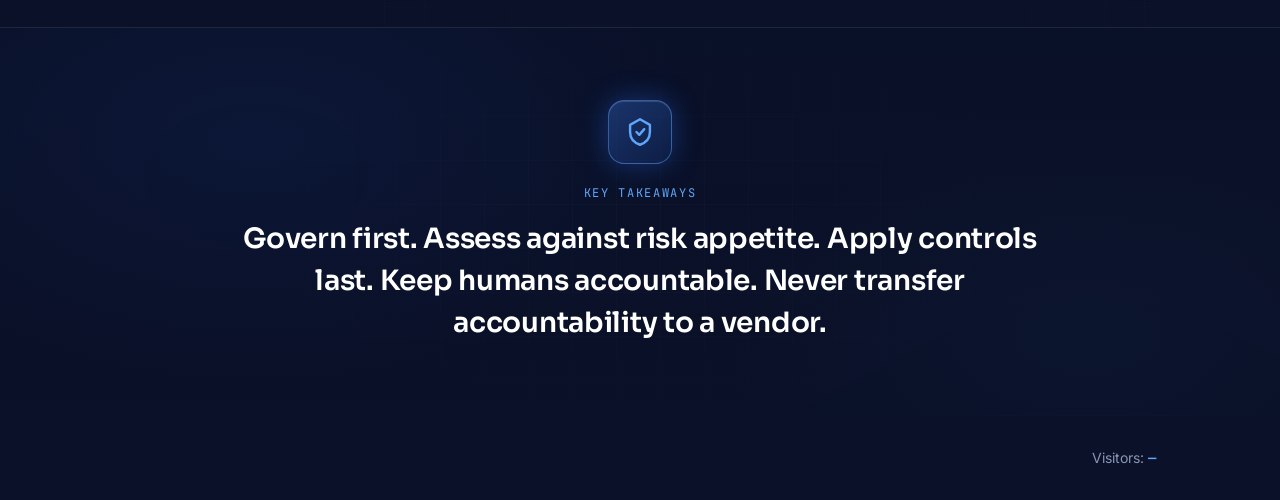
==== commit 1693b5e8: "Add files via upload" ====
--- a/aaism.html
+++ b/aaism.html
@@ -152,7 +152,7 @@
   </div>
 </footer>
 
-<script src="https://gc.zgo.at/count.js" async data-goatcounter="https://MYCODE.goatcounter.com/count"></script>
+<script src="https://gc.zgo.at/count.js" async data-goatcounter="https://cybercertprep.goatcounter.com/count"></script>
 <script src="questions.js" defer></script>
 <script src="quiz.js" defer></script>
 <script src="site.js" defer></script>
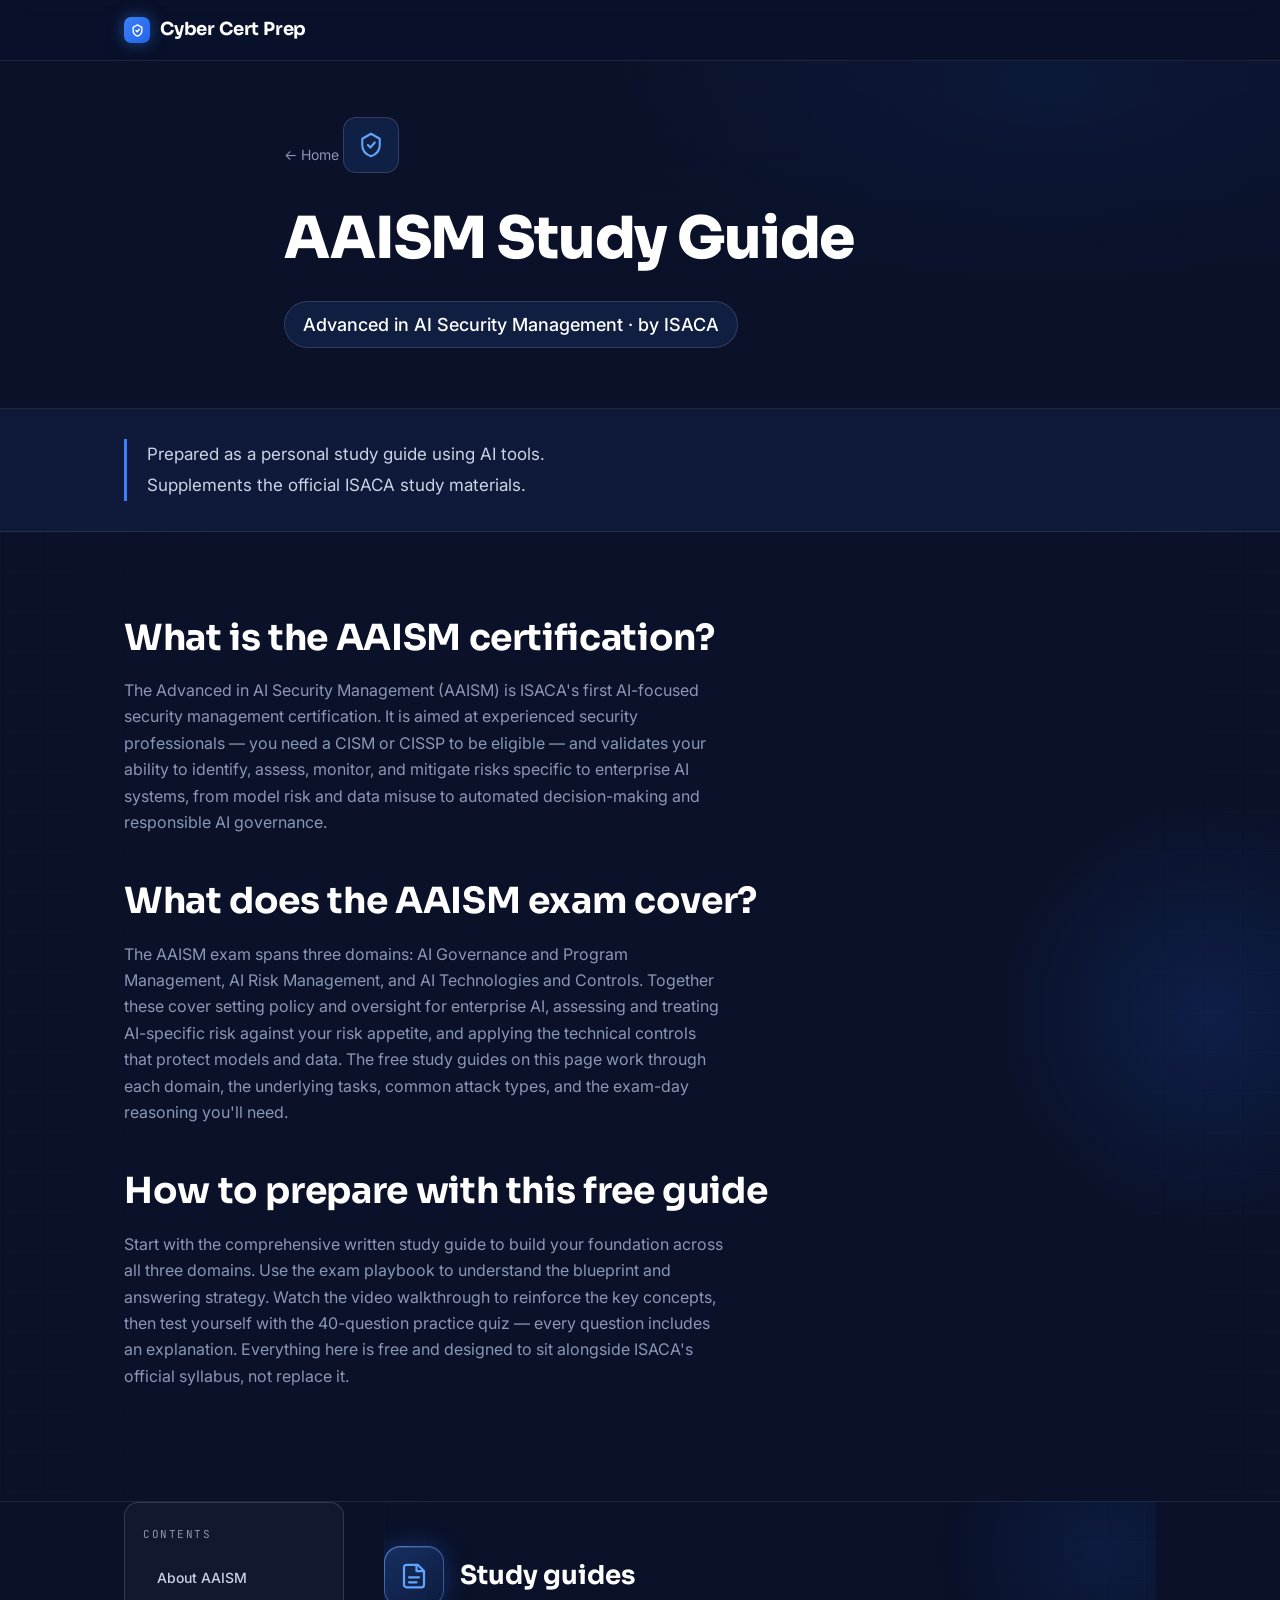
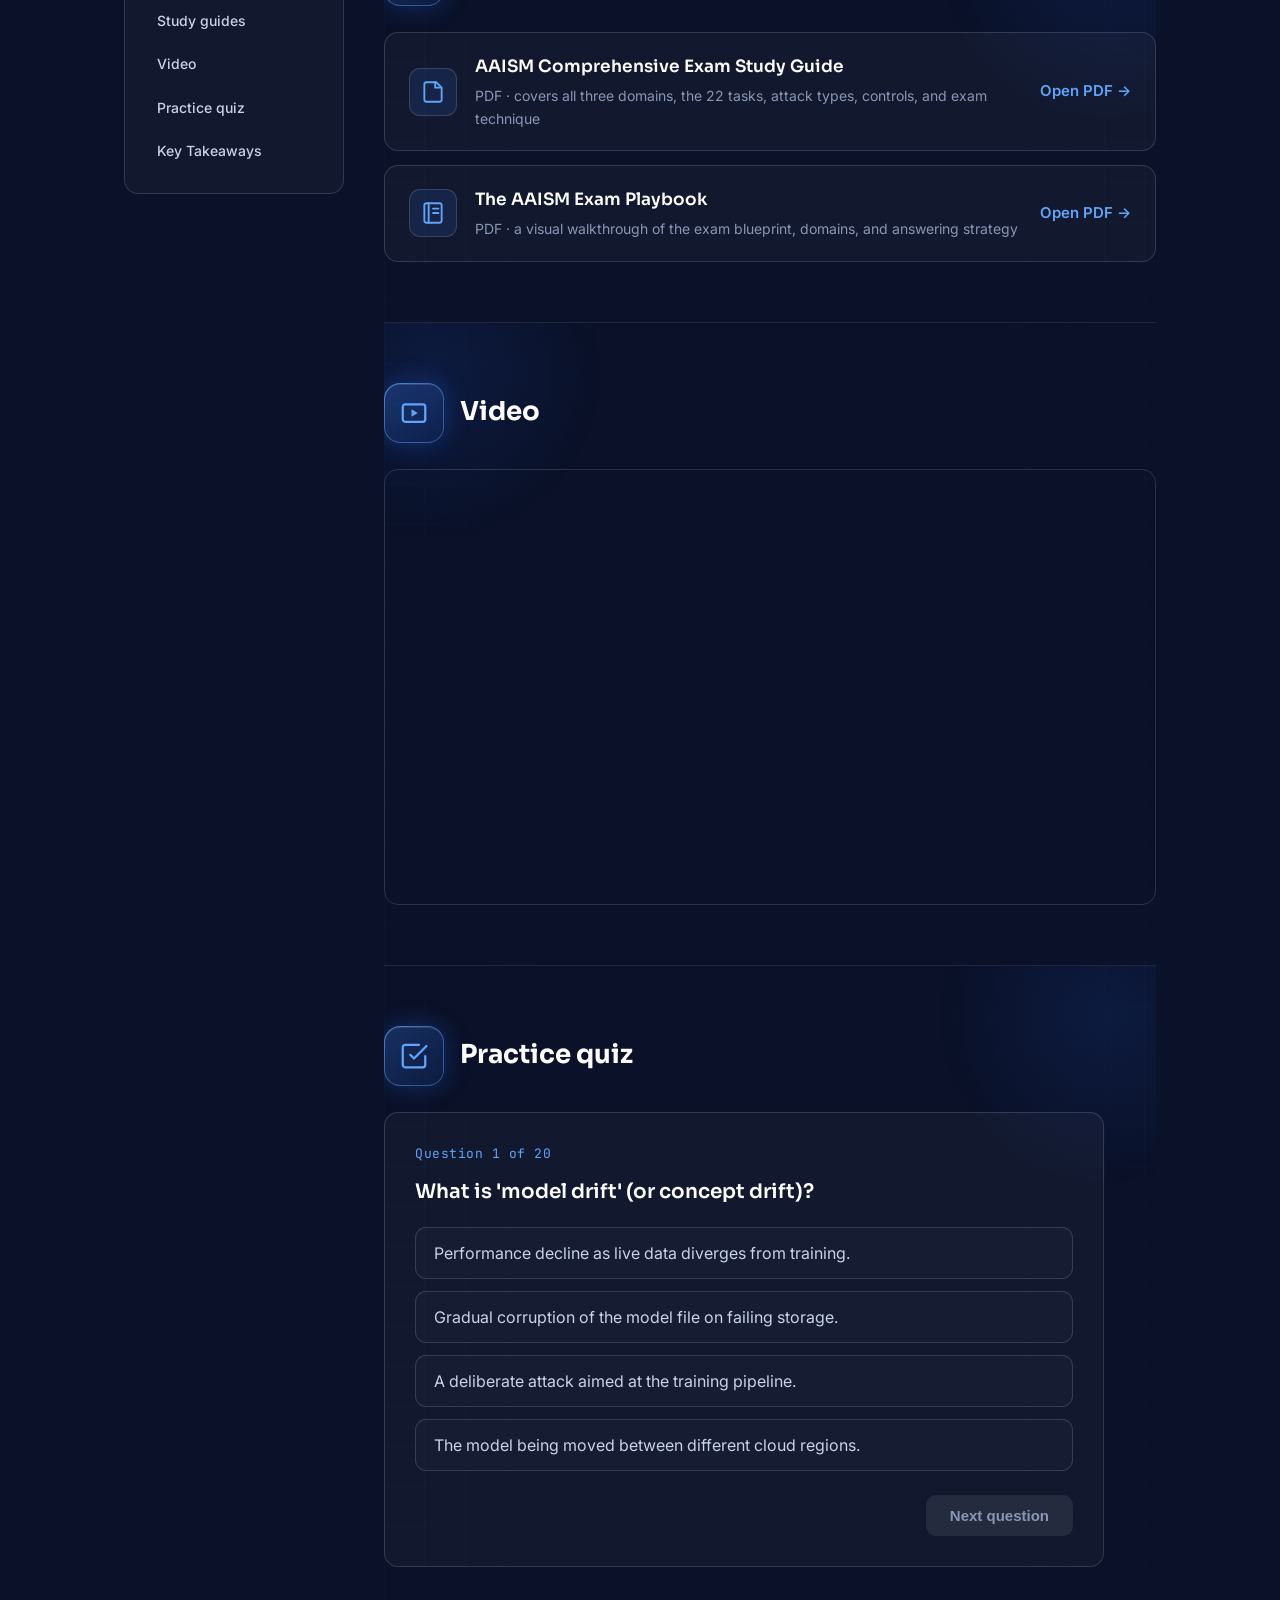
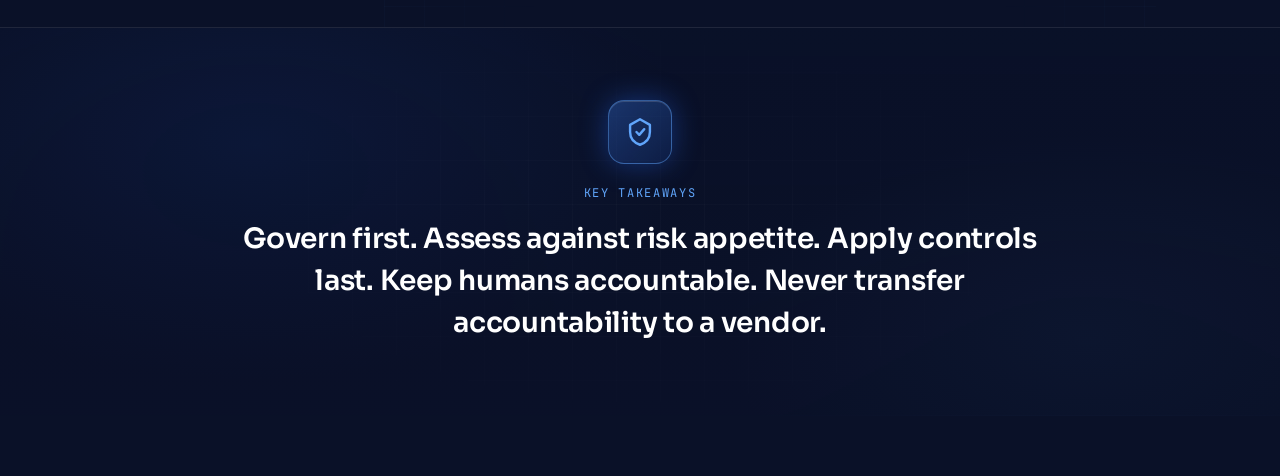
==== commit bc68f232: "Add files via upload" ====
--- a/aaism.html
+++ b/aaism.html
@@ -148,7 +148,6 @@
 <footer class="site-footer">
   <div class="wrap footer-inner">
     <p></p>
-    <p class="visitor-line">Visitors: <span id="visitor-count" class="visitor-count">&mdash;</span></p>
   </div>
 </footer>
 
